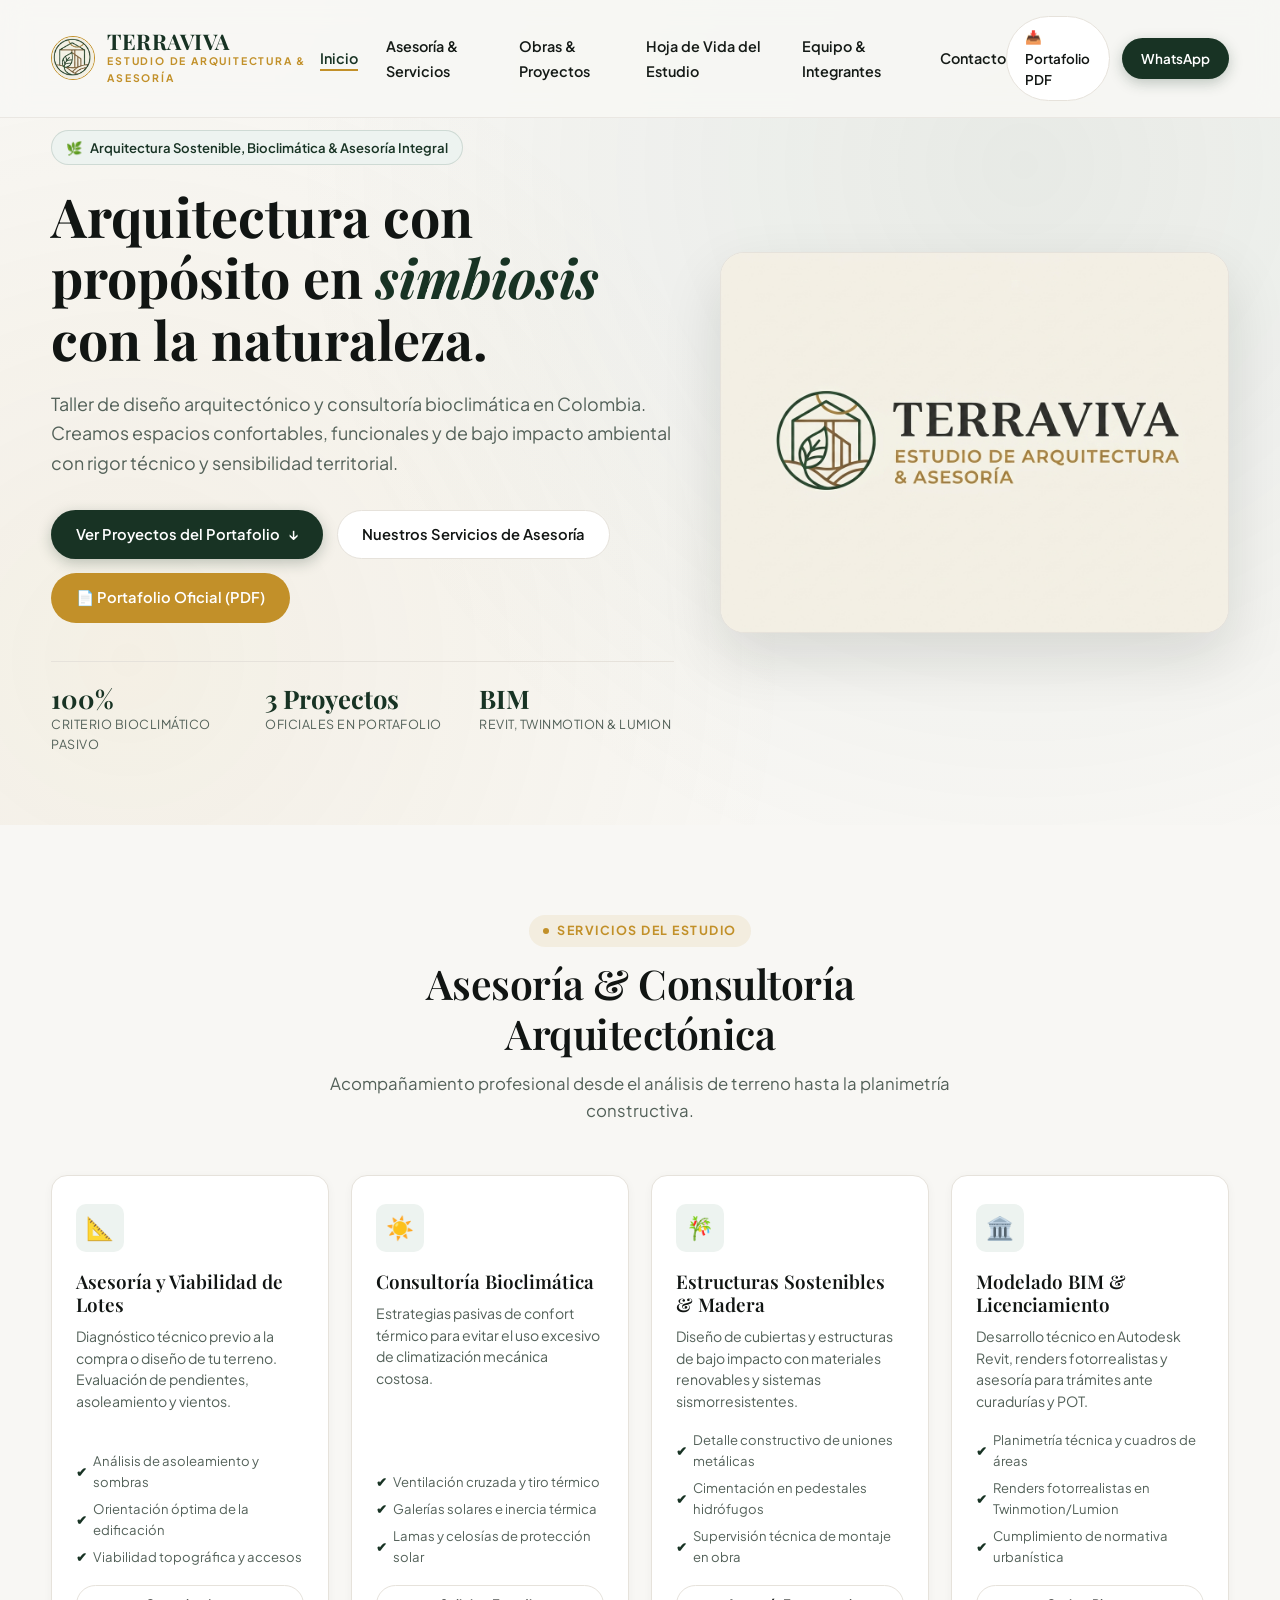
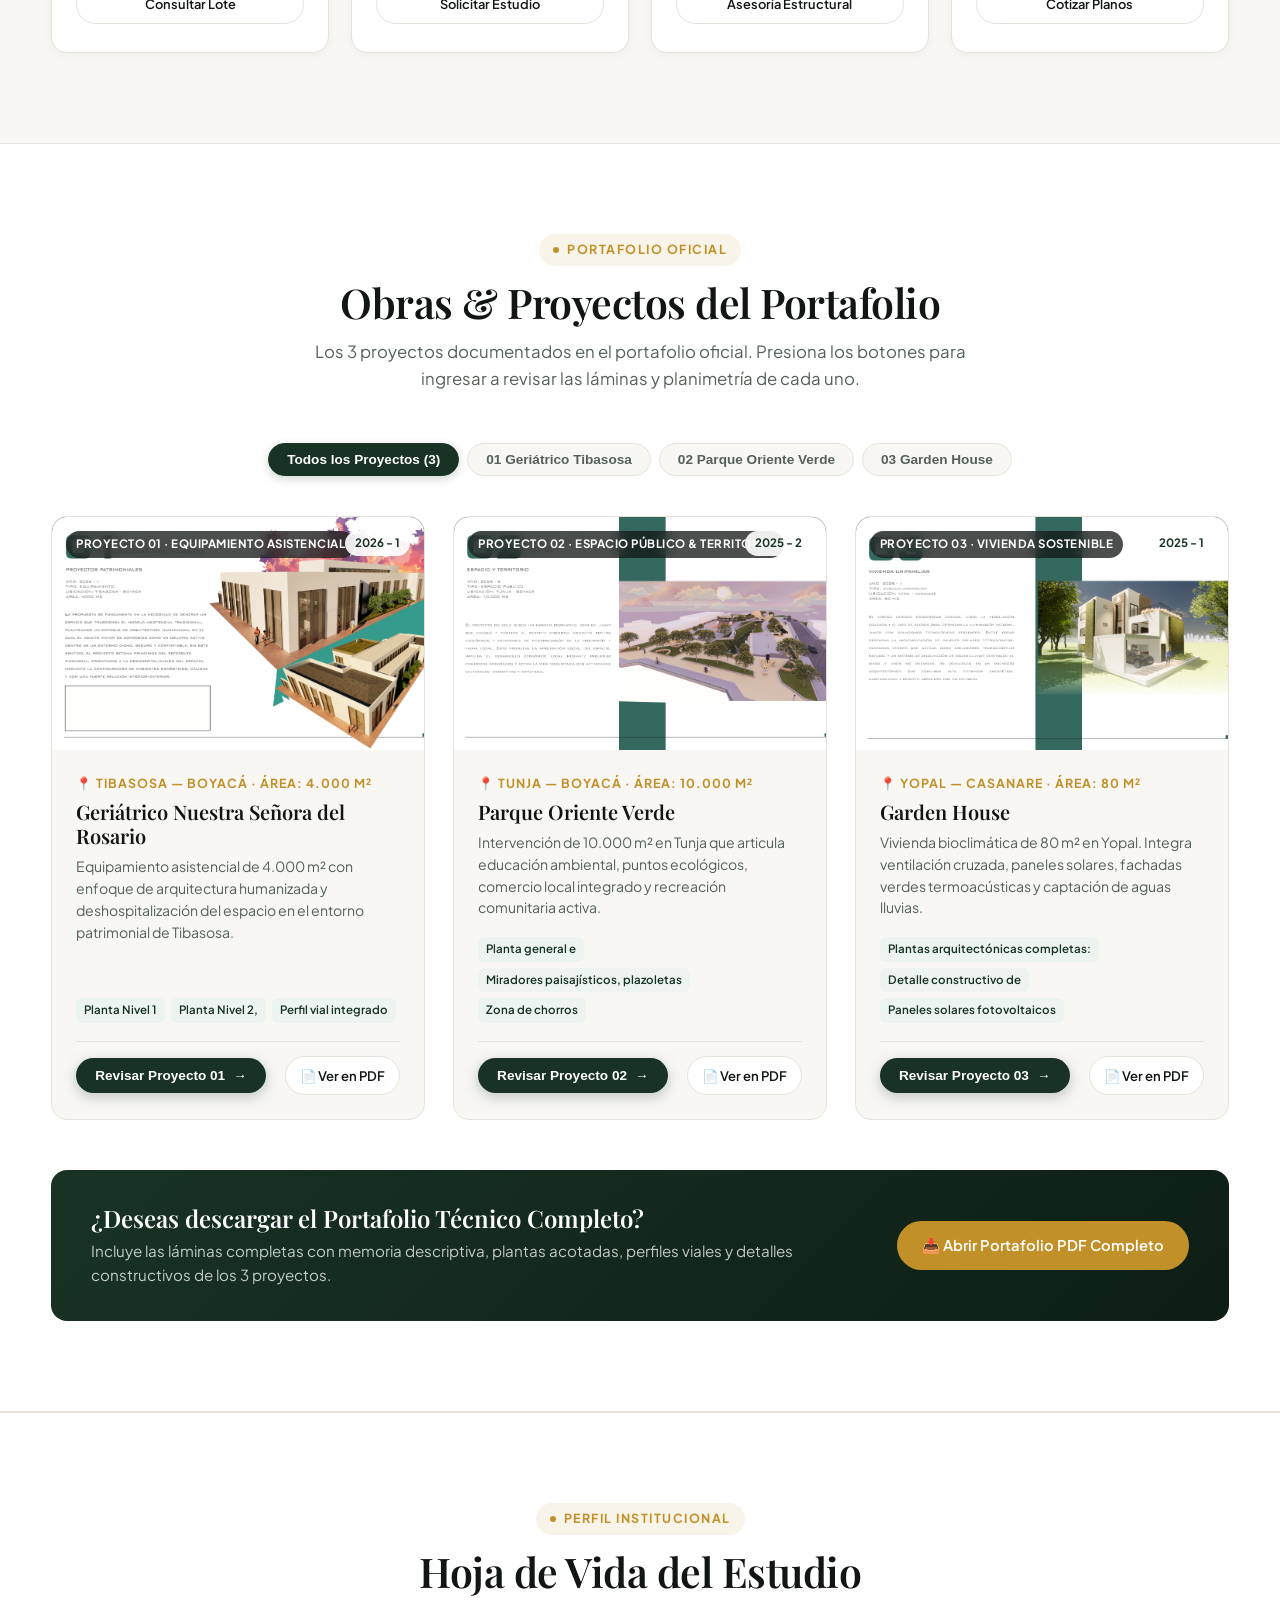
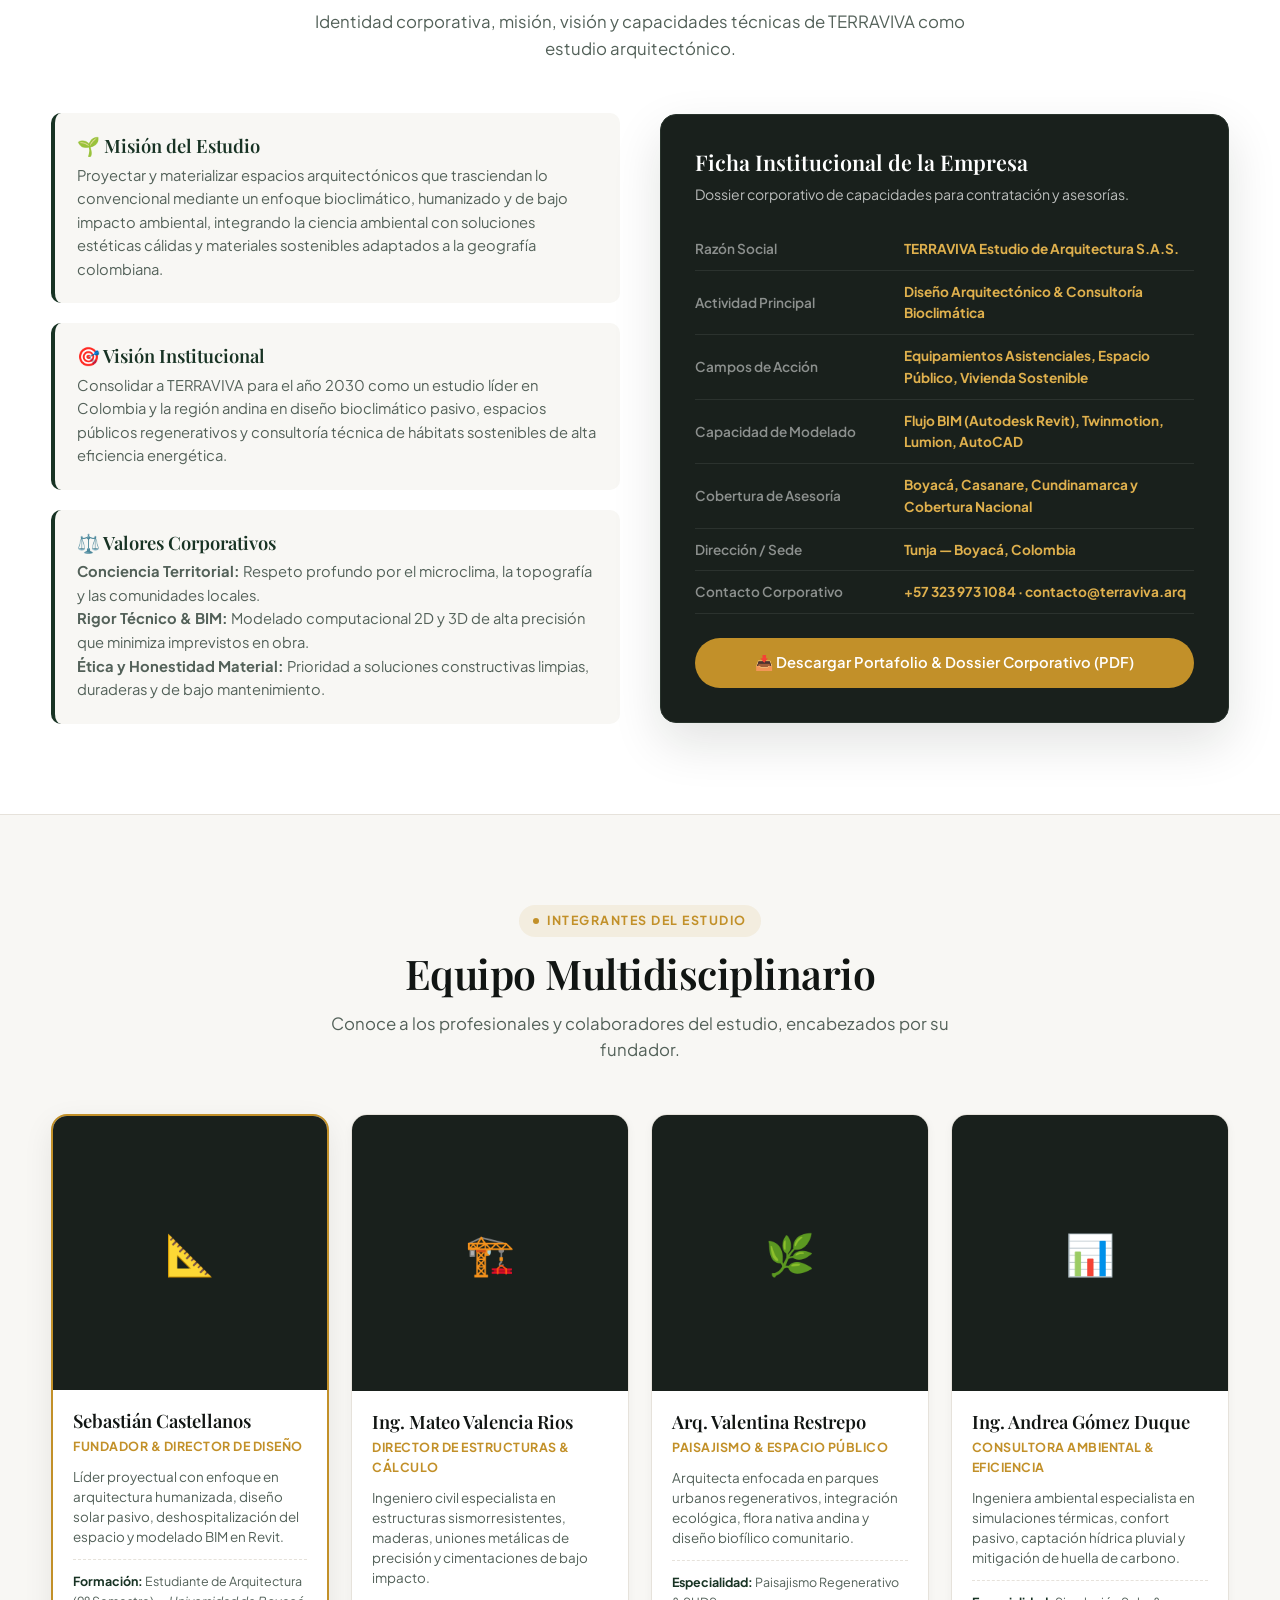
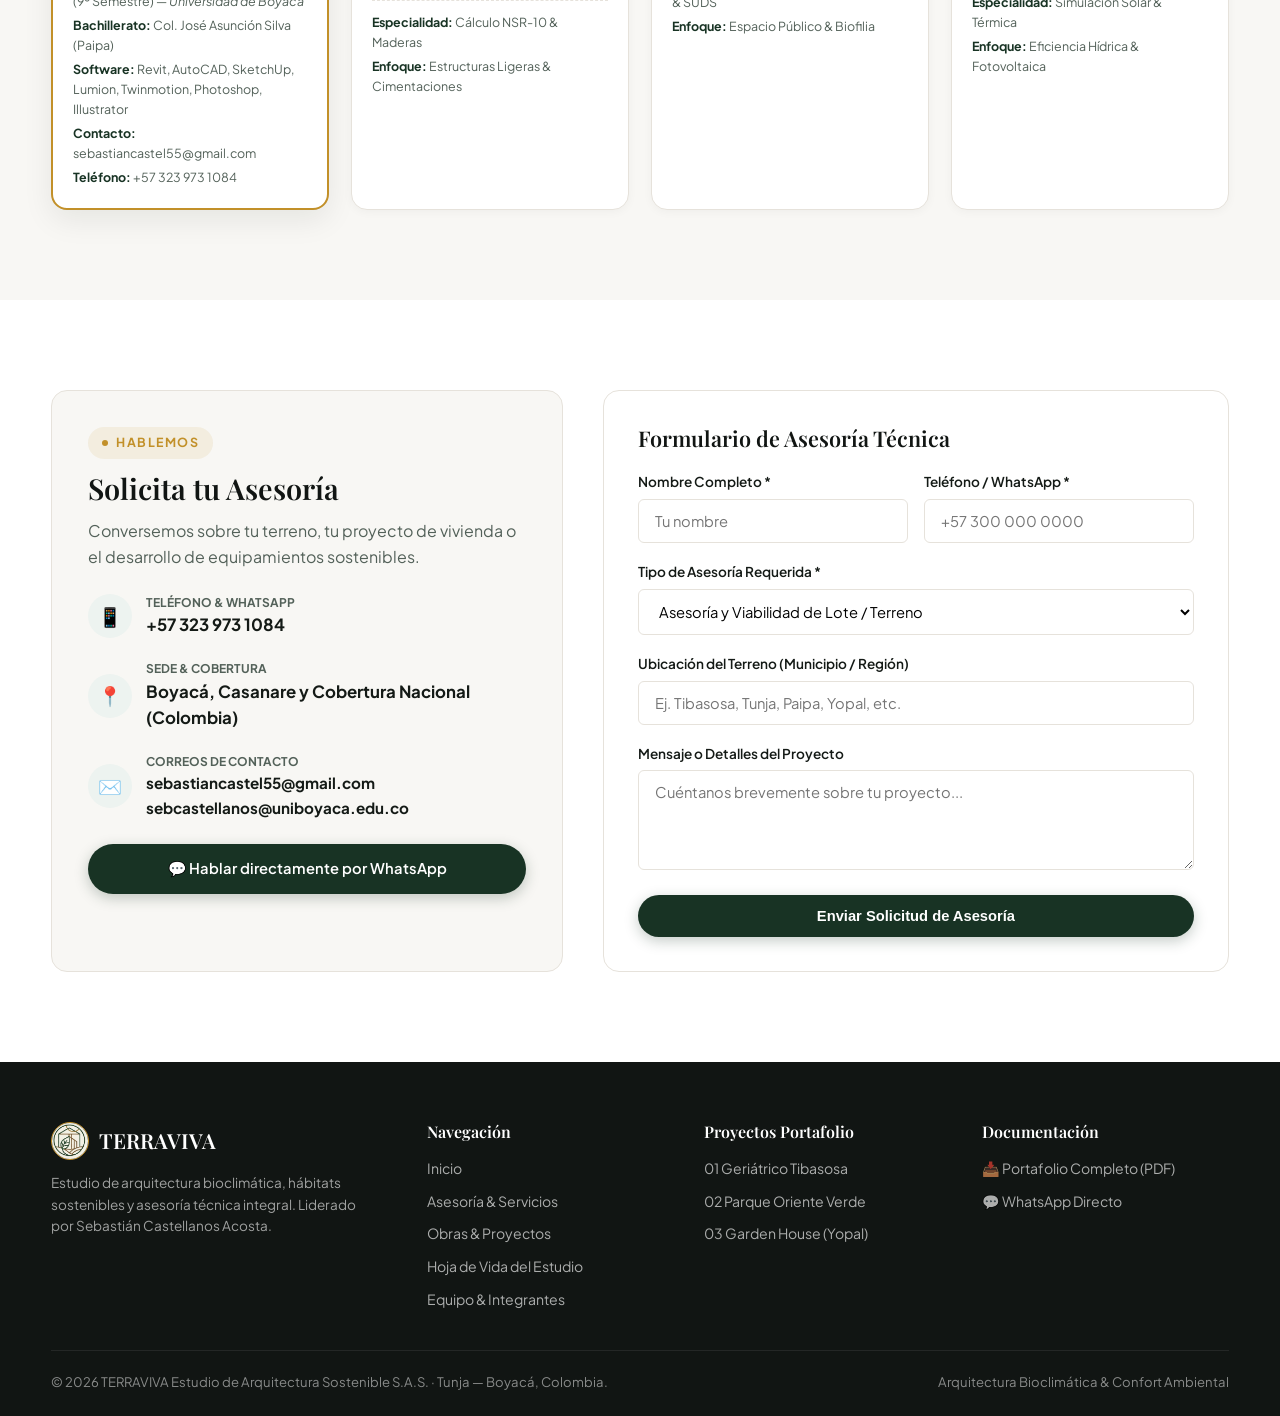
==== index.html @ d8c45a96 "Add files via upload" ====
<!DOCTYPE html>
<html lang="es">
<head>
  <meta charset="UTF-8">
  <meta name="viewport" content="width=device-width, initial-scale=1.0">
  <title>TERRAVIVA | Estudio de Arquitectura Sostenible & Asesoría Técnica · Arq. Sebastián Castellanos</title>
  <meta name="description" content="Estudio de arquitectura especializado en diseño bioclimático, estructuras sostenibles y asesoría arquitectónica en Colombia. Liderado por Sebastián Castellanos Acosta.">
  
  <!-- Google Fonts: Playfair Display + Plus Jakarta Sans -->
  <link rel="preconnect" href="https://fonts.googleapis.com">
  <link rel="preconnect" href="https://fonts.gstatic.com" crossorigin>
  <link href="https://fonts.googleapis.com/css2?family=Playfair+Display:ital,wght@0,500;0,600;0,700;1,400;1,600&family=Plus+Jakarta+Sans:wght@300;400;500;600;700;800&display=swap" rel="stylesheet">
  
  <link rel="stylesheet" href="styles.css">
</head>
<body>

  <!-- =========================================================================
       NAVIGATION BAR
       ========================================================================= -->
  <header class="site-header">
    <div class="container nav-container">
      <a href="#inicio" class="brand-wrap" aria-label="TERRAVIVA Inicio">
        <!-- Official Logo Emblem from Downloads -->
        <img src="assets/images/logo_emblem.png" alt="TERRAVIVA Logo" class="brand-img">

        <div>
          <div class="brand-title">TERRAVIVA</div>
          <div class="brand-sub">Estudio de Arquitectura & Asesoría</div>
        </div>
      </a>

      <!-- Navigation Links -->
      <nav>
        <ul class="nav-links">
          <li><a href="#inicio" class="nav-link active">Inicio</a></li>
          <li><a href="#asesoria" class="nav-link">Asesoría & Servicios</a></li>
          <li><a href="#portafolio" class="nav-link">Obras & Proyectos</a></li>
          <li><a href="#dossier" class="nav-link">Hoja de Vida del Estudio</a></li>
          <li><a href="#equipo" class="nav-link">Equipo & Integrantes</a></li>
          <li><a href="#contacto" class="nav-link">Contacto</a></li>
        </ul>
      </nav>

      <!-- Quick Action Buttons -->
      <div style="display: flex; align-items: center; gap: 12px;">
        <a href="assets/docs/portafolio_completo_sebastian_castellanos.pdf" target="_blank" class="btn btn-secondary" style="padding: 9px 18px; font-size: 0.84rem;">
          📥 Portafolio PDF
        </a>
        <a href="https://wa.me/573239731084" target="_blank" class="btn btn-primary" style="padding: 9px 18px; font-size: 0.84rem;">
          WhatsApp
        </a>
        <button class="mobile-toggle" aria-label="Menú">☰</button>
      </div>
    </div>
  </header>

  <!-- =========================================================================
       HERO SECTION (CON LOGOTIPO Y NOMBRE DEL ESTUDIO EN LA DERECHA)
       ========================================================================= -->
  <section id="inicio" class="hero-section">
    <div class="container hero-grid">
      <div>
        <div class="hero-tag">
          <span>🌿</span> Arquitectura Sostenible, Bioclimática & Asesoría Integral
        </div>

        <h1 class="hero-title">
          Arquitectura con propósito en <span>simbiosis</span> con la naturaleza.
        </h1>

        <p class="hero-lead">
          Taller de diseño arquitectónico y consultoría bioclimática en Colombia. Creamos espacios confortables, funcionales y de bajo impacto ambiental con rigor técnico y sensibilidad territorial.
        </p>

        <div class="hero-actions">
          <a href="#portafolio" class="btn btn-primary">
            Ver Proyectos del Portafolio <span>↓</span>
          </a>
          <a href="#asesoria" class="btn btn-secondary">
            Nuestros Servicios de Asesoría
          </a>
          <a href="assets/docs/portafolio_completo_sebastian_castellanos.pdf" target="_blank" class="btn btn-accent">
            📄 Portafolio Oficial (PDF)
          </a>
        </div>

        <div class="hero-kpis">
          <div>
            <div class="kpi-num">100%</div>
            <div class="kpi-label">Criterio Bioclimático Pasivo</div>
          </div>
          <div>
            <div class="kpi-num">3 Proyectos</div>
            <div class="kpi-label">Oficiales en Portafolio</div>
          </div>
          <div>
            <div class="kpi-num">BIM</div>
            <div class="kpi-label">Revit, Twinmotion & Lumion</div>
          </div>
        </div>
      </div>

      <!-- Hero Visual Brand Display (Logo Oficial Descargado) -->
      <div class="hero-brand-card">
        <img src="assets/images/logo_terraviva.jpg" alt="TERRAVIVA Estudio de Arquitectura & Asesoría" class="hero-brand-img">
      </div>
    </div>
  </section>

  <!-- =========================================================================
       ASESORÍA ARQUITECTÓNICA & SERVICIOS
       ========================================================================= -->
  <section id="asesoria" class="services-section">
    <div class="container">
      <div class="section-head">
        <span class="badge-tag">Servicios del Estudio</span>
        <h2>Asesoría & Consultoría Arquitectónica</h2>
        <p>Acompañamiento profesional desde el análisis de terreno hasta la planimetría constructiva.</p>
      </div>

      <div class="services-grid">
        <div class="service-card">
          <div class="service-icon">📐</div>
          <h3>Asesoría y Viabilidad de Lotes</h3>
          <p>Diagnóstico técnico previo a la compra o diseño de tu terreno. Evaluación de pendientes, asoleamiento y vientos.</p>
          <ul class="service-bullets">
            <li>Análisis de asoleamiento y sombras</li>
            <li>Orientación óptima de la edificación</li>
            <li>Viabilidad topográfica y accesos</li>
          </ul>
          <a href="#contacto" class="btn btn-secondary" style="font-size: 0.8rem; padding: 8px 14px; width: 100%;">
            Consultar Lote
          </a>
        </div>

        <div class="service-card">
          <div class="service-icon">☀️</div>
          <h3>Consultoría Bioclimática</h3>
          <p>Estrategias pasivas de confort térmico para evitar el uso excesivo de climatización mecánica costosa.</p>
          <ul class="service-bullets">
            <li>Ventilación cruzada y tiro térmico</li>
            <li>Galerías solares e inercia térmica</li>
            <li>Lamas y celosías de protección solar</li>
          </ul>
          <a href="#contacto" class="btn btn-secondary" style="font-size: 0.8rem; padding: 8px 14px; width: 100%;">
            Solicitar Estudio
          </a>
        </div>

        <div class="service-card">
          <div class="service-icon">🎋</div>
          <h3>Estructuras Sostenibles & Madera</h3>
          <p>Diseño de cubiertas y estructuras de bajo impacto con materiales renovables y sistemas sismorresistentes.</p>
          <ul class="service-bullets">
            <li>Detalle constructivo de uniones metálicas</li>
            <li>Cimentación en pedestales hidrófugos</li>
            <li>Supervisión técnica de montaje en obra</li>
          </ul>
          <a href="#contacto" class="btn btn-secondary" style="font-size: 0.8rem; padding: 8px 14px; width: 100%;">
            Asesoría Estructural
          </a>
        </div>

        <div class="service-card">
          <div class="service-icon">🏛️</div>
          <h3>Modelado BIM & Licenciamiento</h3>
          <p>Desarrollo técnico en Autodesk Revit, renders fotorrealistas y asesoría para trámites ante curadurías y POT.</p>
          <ul class="service-bullets">
            <li>Planimetría técnica y cuadros de áreas</li>
            <li>Renders fotorrealistas en Twinmotion/Lumion</li>
            <li>Cumplimiento de normativa urbanística</li>
          </ul>
          <a href="#contacto" class="btn btn-secondary" style="font-size: 0.8rem; padding: 8px 14px; width: 100%;">
            Cotizar Planos
          </a>
        </div>
      </div>
    </div>
  </section>

  <!-- =========================================================================
       OBRAS Y PROYECTOS (SOLO LOS 3 PROYECTOS OFICIALES)
       ========================================================================= -->
  <section id="portafolio" class="portfolio-section">
    <div class="container">
      <div class="section-head">
        <span class="badge-tag">Portafolio Oficial</span>
        <h2>Obras & Proyectos del Portafolio</h2>
        <p>Los 3 proyectos documentados en el portafolio oficial. Presiona los botones para ingresar a revisar las láminas y planimetría de cada uno.</p>
      </div>

      <!-- Filter Chips -->
      <div class="portfolio-filter-row">
        <button class="filter-chip active" data-filter="all">Todos los Proyectos (3)</button>
        <button class="filter-chip" data-filter="equipamientos">01 Geriátrico Tibasosa</button>
        <button class="filter-chip" data-filter="espacio-publico">02 Parque Oriente Verde</button>
        <button class="filter-chip" data-filter="vivienda">03 Garden House</button>
      </div>

      <!-- Dynamic Portfolio Grid (Rendered by app.js: Only 3 projects) -->
      <div id="portfolio-grid" class="portfolio-grid"></div>

      <!-- Download Banner for PORTAFOLIO@.pdf -->
      <div class="portfolio-download-box">
        <div>
          <h3>¿Deseas descargar el Portafolio Técnico Completo?</h3>
          <p>
            Incluye las láminas completas con memoria descriptiva, plantas acotadas, perfiles viales y detalles constructivos de los 3 proyectos.
          </p>
        </div>
        <div style="display: flex; gap: 12px; flex-shrink: 0; flex-wrap: wrap;">
          <a href="assets/docs/portafolio_completo_sebastian_castellanos.pdf" target="_blank" class="btn btn-accent">
            📥 Abrir Portafolio PDF Completo
          </a>
        </div>
      </div>
    </div>
  </section>

  <!-- =========================================================================
       HOJA DE VIDA CORPORATIVA (EXCLUSIVAMENTE DEL ESTUDIO TERRAVIVA)
       ========================================================================= -->
  <section id="dossier" class="dossier-section">
    <div class="container">
      <div class="section-head">
        <span class="badge-tag">Perfil Institucional</span>
        <h2>Hoja de Vida del Estudio</h2>
        <p>Identidad corporativa, misión, visión y capacidades técnicas de TERRAVIVA como estudio arquitectónico.</p>
      </div>

      <div class="dossier-grid">
        <!-- Left: Misión, Visión, Valores del Estudio -->
        <div class="dossier-left">
          <div class="dossier-block">
            <h3>🌱 Misión del Estudio</h3>
            <p>
              Proyectar y materializar espacios arquitectónicos que trasciendan lo convencional mediante un enfoque bioclimático, humanizado y de bajo impacto ambiental, integrando la ciencia ambiental con soluciones estéticas cálidas y materiales sostenibles adaptados a la geografía colombiana.
            </p>
          </div>

          <div class="dossier-block">
            <h3>🎯 Visión Institucional</h3>
            <p>
              Consolidar a TERRAVIVA para el año 2030 como un estudio líder en Colombia y la región andina en diseño bioclimático pasivo, espacios públicos regenerativos y consultoría técnica de hábitats sostenibles de alta eficiencia energética.
            </p>
          </div>

          <div class="dossier-block">
            <h3>⚖️ Valores Corporativos</h3>
            <p>
              <strong>Conciencia Territorial:</strong> Respeto profundo por el microclima, la topografía y las comunidades locales. <br>
              <strong>Rigor Técnico & BIM:</strong> Modelado computacional 2D y 3D de alta precisión que minimiza imprevistos en obra. <br>
              <strong>Ética y Honestidad Material:</strong> Prioridad a soluciones constructivas limpias, duraderas y de bajo mantenimiento.
            </p>
          </div>
        </div>

        <!-- Right: Ficha Institucional de TERRAVIVA -->
        <div class="dossier-spec-card">
          <h3>Ficha Institucional de la Empresa</h3>
          <p>Dossier corporativo de capacidades para contratación y asesorías.</p>

          <table class="dossier-table">
            <tbody>
              <tr>
                <td class="label">Razón Social</td>
                <td class="value">TERRAVIVA Estudio de Arquitectura S.A.S.</td>
              </tr>
              <tr>
                <td class="label">Actividad Principal</td>
                <td class="value">Diseño Arquitectónico & Consultoría Bioclimática</td>
              </tr>
              <tr>
                <td class="label">Campos de Acción</td>
                <td class="value">Equipamientos Asistenciales, Espacio Público, Vivienda Sostenible</td>
              </tr>
              <tr>
                <td class="label">Capacidad de Modelado</td>
                <td class="value">Flujo BIM (Autodesk Revit), Twinmotion, Lumion, AutoCAD</td>
              </tr>
              <tr>
                <td class="label">Cobertura de Asesoría</td>
                <td class="value">Boyacá, Casanare, Cundinamarca y Cobertura Nacional</td>
              </tr>
              <tr>
                <td class="label">Dirección / Sede</td>
                <td class="value">Tunja — Boyacá, Colombia</td>
              </tr>
              <tr>
                <td class="label">Contacto Corporativo</td>
                <td class="value">+57 323 973 1084 · contacto@terraviva.arq</td>
              </tr>
            </tbody>
          </table>

          <a href="assets/docs/portafolio_completo_sebastian_castellanos.pdf" target="_blank" class="btn btn-accent" style="width: 100%; text-align: center;">
            📥 Descargar Portafolio & Dossier Corporativo (PDF)
          </a>
        </div>
      </div>
    </div>
  </section>

  <!-- =========================================================================
       EQUIPO MULTIDISCIPLINARIO & CV DE LOS INTEGRANTES
       ========================================================================= -->
  <section id="equipo" class="team-section">
    <div class="container">
      <div class="section-head">
        <span class="badge-tag">Integrantes del Estudio</span>
        <h2>Equipo Multidisciplinario</h2>
        <p>Conoce a los profesionales y colaboradores del estudio, encabezados por su fundador.</p>
      </div>

      <div class="team-grid">
        <!-- Integrante 1: Sebastián Castellanos Acosta (CV PERSONAL CON ICONO) -->
        <div class="team-card featured">
          <div class="team-avatar">
            <div class="team-avatar-icon">📐</div>
          </div>
          <div class="team-body">
            <h3 class="team-name">Sebastián Castellanos</h3>
            <div class="team-role">Fundador & Director de Diseño</div>
            <p class="team-desc">
              Líder proyectual con enfoque en arquitectura humanizada, diseño solar pasivo, deshospitalización del espacio y modelado BIM en Revit.
            </p>
            
            <!-- Hoja de Vida Personal de Sebastián -->
            <div class="team-cv-box">
              <div><strong>Formación:</strong> Estudiante de Arquitectura (9º Semestre) — <em>Universidad de Boyacá</em></div>
              <div><strong>Bachillerato:</strong> Col. José Asunción Silva (Paipa)</div>
              <div><strong>Software:</strong> Revit, AutoCAD, SketchUp, Lumion, Twinmotion, Photoshop, Illustrator</div>
              <div><strong>Contacto:</strong> sebastiancastel55@gmail.com</div>
              <div><strong>Teléfono:</strong> +57 323 973 1084</div>
            </div>
          </div>
        </div>

        <!-- Integrante 2: Ingeniero Estructural -->
        <div class="team-card">
          <div class="team-avatar">
            <div class="team-avatar-icon">🏗️</div>
          </div>
          <div class="team-body">
            <h3 class="team-name">Ing. Mateo Valencia Rios</h3>
            <div class="team-role">Director de Estructuras & Cálculo</div>
            <p class="team-desc">
              Ingeniero civil especialista en estructuras sismorresistentes, maderas, uniones metálicas de precisión y cimentaciones de bajo impacto.
            </p>
            <div class="team-cv-box">
              <div><strong>Especialidad:</strong> Cálculo NSR-10 & Maderas</div>
              <div><strong>Enfoque:</strong> Estructuras Ligeras & Cimentaciones</div>
            </div>
          </div>
        </div>

        <!-- Integrante 3: Arquitecta Paisajista -->
        <div class="team-card">
          <div class="team-avatar">
            <div class="team-avatar-icon">🌿</div>
          </div>
          <div class="team-body">
            <h3 class="team-name">Arq. Valentina Restrepo</h3>
            <div class="team-role">Paisajismo & Espacio Público</div>
            <p class="team-desc">
              Arquitecta enfocada en parques urbanos regenerativos, integración ecológica, flora nativa andina y diseño biofílico comunitario.
            </p>
            <div class="team-cv-box">
              <div><strong>Especialidad:</strong> Paisajismo Regenerativo & SUDS</div>
              <div><strong>Enfoque:</strong> Espacio Público & Biofilia</div>
            </div>
          </div>
        </div>

        <!-- Integrante 4: Ingeniera Ambiental -->
        <div class="team-card">
          <div class="team-avatar">
            <div class="team-avatar-icon">📊</div>
          </div>
          <div class="team-body">
            <h3 class="team-name">Ing. Andrea Gómez Duque</h3>
            <div class="team-role">Consultora Ambiental & Eficiencia</div>
            <p class="team-desc">
              Ingeniera ambiental especialista en simulaciones térmicas, confort pasivo, captación hídrica pluvial y mitigación de huella de carbono.
            </p>
            <div class="team-cv-box">
              <div><strong>Especialidad:</strong> Simulación Solar & Térmica</div>
              <div><strong>Enfoque:</strong> Eficiencia Hídrica & Fotovoltaica</div>
            </div>
          </div>
        </div>
      </div>
    </div>
  </section>

  <!-- =========================================================================
       CONTACT SECTION
       ========================================================================= -->
  <section id="contacto" class="contact-section">
    <div class="container contact-grid">
      <div class="contact-card">
        <span class="badge-tag">Hablemos</span>
        <h2 style="font-size: 1.8rem; margin-bottom: 12px;">Solicita tu Asesoría</h2>
        <p style="margin-bottom: 24px;">
          Conversemos sobre tu terreno, tu proyecto de vivienda o el desarrollo de equipamientos sostenibles.
        </p>

        <div class="contact-method">
          <div class="contact-icon">📱</div>
          <div>
            <div style="font-size: 0.75rem; text-transform: uppercase; color: var(--color-text-muted); font-weight: 700;">Teléfono & WhatsApp</div>
            <div style="font-weight: 700; font-size: 1.05rem;">
              <a href="https://wa.me/573239731084" target="_blank">+57 323 973 1084</a>
            </div>
          </div>
        </div>

        <div class="contact-method">
          <div class="contact-icon">📍</div>
          <div>
            <div style="font-size: 0.75rem; text-transform: uppercase; color: var(--color-text-muted); font-weight: 700;">Sede & Cobertura</div>
            <div style="font-weight: 700; font-size: 1.05rem;">Boyacá, Casanare y Cobertura Nacional (Colombia)</div>
          </div>
        </div>

        <div class="contact-method">
          <div class="contact-icon">✉️</div>
          <div>
            <div style="font-size: 0.75rem; text-transform: uppercase; color: var(--color-text-muted); font-weight: 700;">Correos de Contacto</div>
            <div style="font-weight: 700; font-size: 0.95rem;">
              sebastiancastel55@gmail.com<br>sebcastellanos@uniboyaca.edu.co
            </div>
          </div>
        </div>

        <div style="margin-top: 24px;">
          <a href="https://wa.me/573239731084" target="_blank" class="btn btn-primary" style="width: 100%;">
            💬 Hablar directamente por WhatsApp
          </a>
        </div>
      </div>

      <!-- Form -->
      <div style="background: #ffffff; padding: 34px; border: 1px solid var(--color-border); border-radius: var(--radius-md);">
        <h3 style="font-size: 1.35rem; margin-bottom: 20px;">Formulario de Asesoría Técnica</h3>

        <div id="form-alert" style="display: none; background: #edf7ed; border: 1px solid #4caf50; color: #2e7d32; padding: 14px; border-radius: 6px; margin-bottom: 16px;"></div>

        <form id="contact-form">
          <div style="display: grid; grid-template-columns: 1fr 1fr; gap: 16px;">
            <div class="form-group">
              <label class="form-label" for="form-name">Nombre Completo *</label>
              <input type="text" id="form-name" class="form-input" placeholder="Tu nombre" required>
            </div>
            <div class="form-group">
              <label class="form-label" for="form-phone">Teléfono / WhatsApp *</label>
              <input type="tel" id="form-phone" class="form-input" placeholder="+57 300 000 0000" required>
            </div>
          </div>

          <div class="form-group">
            <label class="form-label" for="form-service">Tipo de Asesoría Requerida *</label>
            <select id="form-service" class="form-input" required>
              <option value="viabilidad">Asesoría y Viabilidad de Lote / Terreno</option>
              <option value="diseno">Diseño Arquitectónico Sostenible</option>
              <option value="equipamiento">Diseño de Equipamiento / Espacio Público</option>
              <option value="consultoria">Consultoría en Eficiencia Térmica & BIM</option>
            </select>
          </div>

          <div class="form-group">
            <label class="form-label" for="form-loc">Ubicación del Terreno (Municipio / Región)</label>
            <input type="text" id="form-loc" class="form-input" placeholder="Ej. Tibasosa, Tunja, Paipa, Yopal, etc.">
          </div>

          <div class="form-group">
            <label class="form-label" for="form-msg">Mensaje o Detalles del Proyecto</label>
            <textarea id="form-msg" class="form-input" placeholder="Cuéntanos brevemente sobre tu proyecto..." required></textarea>
          </div>

          <button type="submit" class="btn btn-primary" style="width: 100%;">
            Enviar Solicitud de Asesoría
          </button>
        </form>
      </div>
    </div>
  </section>

  <!-- =========================================================================
       PROJECT MODAL LIGHTBOX (VISOR DE LÁMINAS DEL PORTAFOLIO)
       ========================================================================= -->
  <div id="project-modal" class="modal-overlay" role="dialog" aria-modal="true">
    <div class="modal-box">
      <button id="modal-close-btn" class="modal-close" aria-label="Cerrar">✕</button>

      <div class="modal-media">
        <img id="modal-main-img" src="" alt="Lámina de Proyecto">
      </div>
      <div id="modal-thumbs" class="modal-thumbs-row"></div>

      <div class="modal-content">
        <span id="modal-badge" class="badge-tag" style="margin-bottom: 6px;">Categoría</span>
        <h2 id="modal-title" style="font-size: 1.7rem; margin-bottom: 4px;">Título del Proyecto</h2>
        <div id="modal-loc" style="font-size: 0.82rem; color: var(--color-accent); font-weight: 700; margin-bottom: 16px;">Ubicación</div>

        <p id="modal-desc" style="font-size: 0.96rem; line-height: 1.65; margin-bottom: 20px;">Descripción</p>

        <div id="modal-meta-grid" class="modal-meta-grid"></div>

        <div style="margin: 20px 0;">
          <h4 style="font-size: 1rem; margin-bottom: 10px;">Criterios Técnicos y Planimetría Incluida:</h4>
          <ul id="modal-features" style="list-style: none; display: flex; flex-direction: column; gap: 8px; font-size: 0.88rem; color: var(--color-text-muted);"></ul>
        </div>

        <div style="display: flex; gap: 12px; margin-top: 24px; flex-wrap: wrap;">
          <a id="modal-doc-btn" href="#" target="_blank" class="btn btn-primary">
            📥 Abrir Portafolio PDF Original
          </a>
          <a href="#contacto" onclick="document.getElementById('project-modal').classList.remove('active'); document.body.style.overflow='';" class="btn btn-secondary">
            Consultar Asesoría para este Proyecto
          </a>
        </div>
      </div>
    </div>
  </div>

  <!-- =========================================================================
       FOOTER
       ========================================================================= -->
  <footer class="site-footer">
    <div class="container">
      <div class="footer-top">
        <div>
          <div style="display: flex; align-items: center; gap: 10px; margin-bottom: 12px;">
            <img src="assets/images/logo_emblem.png" alt="TERRAVIVA" style="width: 38px; height: 38px; border-radius: 50%; border: 1px solid var(--color-accent);">
            <h3 style="color: #ffffff; font-family: var(--font-serif); font-size: 1.3rem; margin: 0;">TERRAVIVA</h3>
          </div>
          <p style="color: rgba(255, 255, 255, 0.6); font-size: 0.85rem; line-height: 1.6; max-width: 320px;">
            Estudio de arquitectura bioclimática, hábitats sostenibles y asesoría técnica integral. Liderado por Sebastián Castellanos Acosta.
          </p>
        </div>

        <div>
          <h4>Navegación</h4>
          <ul>
            <li><a href="#inicio">Inicio</a></li>
            <li><a href="#asesoria">Asesoría & Servicios</a></li>
            <li><a href="#portafolio">Obras & Proyectos</a></li>
            <li><a href="#dossier">Hoja de Vida del Estudio</a></li>
            <li><a href="#equipo">Equipo & Integrantes</a></li>
          </ul>
        </div>

        <div>
          <h4>Proyectos Portafolio</h4>
          <ul>
            <li><a href="#portafolio">01 Geriátrico Tibasosa</a></li>
            <li><a href="#portafolio">02 Parque Oriente Verde</a></li>
            <li><a href="#portafolio">03 Garden House (Yopal)</a></li>
          </ul>
        </div>

        <div>
          <h4>Documentación</h4>
          <ul>
            <li><a href="assets/docs/portafolio_completo_sebastian_castellanos.pdf" target="_blank">📥 Portafolio Completo (PDF)</a></li>
            <li><a href="https://wa.me/573239731084" target="_blank">💬 WhatsApp Directo</a></li>
          </ul>
        </div>
      </div>

      <div class="footer-bottom">
        <div>
          © 2026 TERRAVIVA Estudio de Arquitectura Sostenible S.A.S. · Tunja — Boyacá, Colombia.
        </div>
        <div>
          Arquitectura Bioclimática & Confort Ambiental
        </div>
      </div>
    </div>
  </footer>

  <script src="app.js"></script>
</body>
</html>
---- styles.css ----
/* ==========================================================================
   TERRAVIVA - ARQUITECTURA SOSTENIBLE & ASESORÍA TÉCNICA
   Estudio de Arquitectura | Arq. Sebastián Castellanos
   Design System & Stylesheet (V4)
   ========================================================================== */

:root {
  /* Color Palette */
  --color-primary: #183324;         /* Deep Forest Pine */
  --color-primary-light: #244b36;   /* Rich Sage Green */
  --color-accent: #c29029;          /* Architectural Brass / Warm Ochre */
  --color-accent-light: #dfb04d;    /* Polished Gold */
  --color-sage: #507567;            /* Muted Eucalyptus */
  --color-sage-soft: #edf3f0;       /* Bio Mist */
  
  --color-dark: #111513;            /* Studio Charcoal */
  --color-dark-surface: #19201c;    /* Deep Card */
  --color-dark-border: #28332c;     
  
  --color-light-bg: #f8f7f4;        /* Architectural Limestone */
  --color-card-bg: #ffffff;
  --color-border: #e6e2db;
  
  --color-text-main: #141a16;
  --color-text-muted: #536159;
  
  /* Fonts */
  --font-serif: 'Playfair Display', Georgia, serif;
  --font-sans: 'Plus Jakarta Sans', -apple-system, BlinkMacSystemFont, sans-serif;
  
  /* Layout */
  --radius-xs: 6px;
  --radius-sm: 10px;
  --radius-md: 16px;
  --radius-lg: 24px;
  --radius-pill: 9999px;
  
  --shadow-sm: 0 2px 10px rgba(17, 21, 19, 0.04);
  --shadow-md: 0 10px 30px rgba(17, 21, 19, 0.08);
  --shadow-lg: 0 20px 50px rgba(17, 21, 19, 0.12);
  
  --transition: all 0.28s cubic-bezier(0.2, 0.8, 0.2, 1);
}

/* Reset & Base */
*, *::before, *::after {
  box-sizing: border-box;
  margin: 0;
  padding: 0;
}

html {
  scroll-behavior: smooth;
  font-size: 16px;
}

body {
  font-family: var(--font-sans);
  background-color: var(--color-light-bg);
  color: var(--color-text-main);
  line-height: 1.6;
  overflow-x: hidden;
  -webkit-font-smoothing: antialiased;
}

h1, h2, h3, h4, .font-serif {
  font-family: var(--font-serif);
  font-weight: 600;
  color: var(--color-dark);
  line-height: 1.22;
}

p {
  color: var(--color-text-muted);
}

a {
  text-decoration: none;
  color: inherit;
  transition: var(--transition);
}

img {
  max-width: 100%;
  display: block;
}

.container {
  width: 92%;
  max-width: 1240px;
  margin: 0 auto;
}

/* Badges & Section Headings */
.badge-tag {
  display: inline-flex;
  align-items: center;
  gap: 8px;
  font-size: 0.78rem;
  font-weight: 700;
  text-transform: uppercase;
  letter-spacing: 1.5px;
  color: var(--color-accent);
  background: rgba(194, 144, 41, 0.1);
  padding: 6px 14px;
  border-radius: var(--radius-pill);
  margin-bottom: 12px;
}

.badge-tag::before {
  content: "";
  width: 6px;
  height: 6px;
  border-radius: 50%;
  background: var(--color-accent);
}

.section-head {
  text-align: center;
  max-width: 680px;
  margin: 0 auto 50px;
}

.section-head h2 {
  font-size: clamp(2rem, 3.2vw, 2.75rem);
  margin-bottom: 12px;
  letter-spacing: -0.5px;
}

.section-head p {
  font-size: 1.05rem;
}

/* Buttons */
.btn {
  display: inline-flex;
  align-items: center;
  justify-content: center;
  gap: 8px;
  font-size: 0.92rem;
  font-weight: 600;
  padding: 12px 24px;
  border-radius: var(--radius-pill);
  cursor: pointer;
  border: 1px solid transparent;
  transition: var(--transition);
}

.btn-primary {
  background: var(--color-primary);
  color: #ffffff;
  box-shadow: 0 4px 14px rgba(24, 51, 36, 0.25);
}

.btn-primary:hover {
  background: var(--color-primary-light);
  transform: translateY(-2px);
  box-shadow: 0 6px 20px rgba(24, 51, 36, 0.35);
}

.btn-secondary {
  background: #ffffff;
  color: var(--color-dark);
  border-color: var(--color-border);
}

.btn-secondary:hover {
  background: var(--color-sage-soft);
  border-color: var(--color-sage);
  color: var(--color-primary);
  transform: translateY(-2px);
}

.btn-accent {
  background: var(--color-accent);
  color: #ffffff;
}

.btn-accent:hover {
  background: var(--color-accent-light);
  transform: translateY(-2px);
  box-shadow: 0 4px 16px rgba(194, 144, 41, 0.35);
}

.btn-outline-white {
  background: transparent;
  color: #ffffff;
  border-color: rgba(255, 255, 255, 0.3);
}

.btn-outline-white:hover {
  background: rgba(255, 255, 255, 0.12);
  border-color: #ffffff;
}

/* ==========================================================================
   NAVIGATION BAR
   ========================================================================== */
.site-header {
  position: fixed;
  top: 0;
  left: 0;
  right: 0;
  z-index: 1000;
  padding: 16px 0;
  background: rgba(248, 247, 244, 0.88);
  backdrop-filter: blur(14px);
  border-bottom: 1px solid rgba(230, 226, 219, 0.7);
  transition: var(--transition);
}

.site-header.scrolled {
  padding: 10px 0;
  background: rgba(248, 247, 244, 0.98);
  box-shadow: var(--shadow-sm);
}

.nav-container {
  display: flex;
  align-items: center;
  justify-content: space-between;
}

.brand-img {
  width: 44px;
  height: 44px;
  border-radius: 50%;
  object-fit: cover;
  border: 1.5px solid var(--color-accent);
  background: #f9f6f0;
}

.brand-wrap {
  display: flex;
  align-items: center;
  gap: 12px;
}

.brand-title {
  font-family: var(--font-serif);
  font-size: 1.35rem;
  font-weight: 700;
  letter-spacing: 0.5px;
  color: var(--color-primary);
  line-height: 1.1;
}

.brand-sub {
  font-size: 0.65rem;
  letter-spacing: 1.8px;
  text-transform: uppercase;
  color: var(--color-accent);
  font-weight: 700;
}

.nav-links {
  display: flex;
  align-items: center;
  gap: 28px;
  list-style: none;
}

.nav-link {
  font-size: 0.9rem;
  font-weight: 600;
  color: var(--color-text-main);
  padding: 4px 0;
  position: relative;
}

.nav-link:hover, .nav-link.active {
  color: var(--color-primary);
}

.nav-link::after {
  content: "";
  position: absolute;
  bottom: 0;
  left: 0;
  width: 0;
  height: 2px;
  background: var(--color-accent);
  transition: var(--transition);
}

.nav-link:hover::after, .nav-link.active::after {
  width: 100%;
}

.mobile-toggle {
  display: none;
  background: none;
  border: none;
  font-size: 1.5rem;
  color: var(--color-dark);
  cursor: pointer;
}

/* ==========================================================================
   HERO SECTION (CON LOGO & NOMBRE DEL ESTUDIO EN LA DERECHA)
   ========================================================================== */
.hero-section {
  padding: 130px 0 70px;
  min-height: 88vh;
  display: flex;
  align-items: center;
  background: radial-gradient(circle at 80% 20%, rgba(80, 117, 103, 0.1) 0%, transparent 60%),
              radial-gradient(circle at 10% 80%, rgba(194, 144, 41, 0.08) 0%, transparent 50%),
              var(--color-light-bg);
}

.hero-grid {
  display: grid;
  grid-template-columns: 1.1fr 0.9fr;
  gap: 46px;
  align-items: center;
}

.hero-tag {
  display: inline-flex;
  align-items: center;
  gap: 8px;
  background: var(--color-sage-soft);
  color: var(--color-primary);
  font-weight: 600;
  font-size: 0.82rem;
  padding: 6px 14px;
  border-radius: var(--radius-pill);
  margin-bottom: 20px;
  border: 1px solid rgba(80, 117, 103, 0.2);
}

.hero-title {
  font-size: clamp(2.4rem, 4.2vw, 3.8rem);
  font-weight: 700;
  line-height: 1.14;
  margin-bottom: 20px;
}

.hero-title span {
  color: var(--color-primary);
  font-style: italic;
}

.hero-lead {
  font-size: 1.12rem;
  line-height: 1.65;
  margin-bottom: 32px;
  color: var(--color-text-muted);
}

.hero-actions {
  display: flex;
  flex-wrap: wrap;
  gap: 14px;
  margin-bottom: 38px;
}

.hero-kpis {
  display: grid;
  grid-template-columns: repeat(3, 1fr);
  gap: 20px;
  padding-top: 24px;
  border-top: 1px solid var(--color-border);
}

.kpi-num {
  font-family: var(--font-serif);
  font-size: 1.6rem;
  font-weight: 700;
  color: var(--color-primary);
  line-height: 1;
}

.kpi-label {
  font-size: 0.78rem;
  color: var(--color-text-muted);
  text-transform: uppercase;
  margin-top: 4px;
  letter-spacing: 0.5px;
}

/* HERO BRAND LOGO CARD */
.hero-brand-card {
  position: relative;
  border-radius: var(--radius-lg);
  background: #f9f6f0;
  border: 1px solid var(--color-border);
  box-shadow: 0 25px 60px rgba(17, 21, 19, 0.12);
  overflow: hidden;
  display: flex;
  align-items: center;
  justify-content: center;
  transition: transform 0.4s ease, box-shadow 0.4s ease;
}

.hero-brand-card:hover {
  transform: translateY(-4px);
  box-shadow: 0 30px 70px rgba(17, 21, 19, 0.18);
}

.hero-brand-img {
  width: 100%;
  height: auto;
  display: block;
  object-fit: contain;
}

/* ==========================================================================
   PORTFOLIO (3 PROYECTOS OFICIALES)
   ========================================================================== */
.portfolio-section {
  padding: 90px 0;
  background: #ffffff;
  border-top: 1px solid var(--color-border);
  border-bottom: 1px solid var(--color-border);
}

.portfolio-filter-row {
  display: flex;
  justify-content: center;
  flex-wrap: wrap;
  gap: 8px;
  margin-bottom: 40px;
}

.filter-chip {
  padding: 8px 18px;
  border-radius: var(--radius-pill);
  border: 1px solid var(--color-border);
  background: var(--color-light-bg);
  font-size: 0.85rem;
  font-weight: 600;
  color: var(--color-text-muted);
  cursor: pointer;
  transition: var(--transition);
}

.filter-chip:hover {
  border-color: var(--color-primary);
  color: var(--color-primary);
}

.filter-chip.active {
  background: var(--color-primary);
  color: #ffffff;
  border-color: var(--color-primary);
  box-shadow: 0 3px 10px rgba(24, 51, 36, 0.2);
}

.portfolio-grid {
  display: grid;
  grid-template-columns: repeat(3, 1fr);
  gap: 28px;
}

.card-project {
  background: var(--color-light-bg);
  border-radius: var(--radius-md);
  overflow: hidden;
  border: 1px solid var(--color-border);
  transition: var(--transition);
  display: flex;
  flex-direction: column;
}

.card-project:hover {
  transform: translateY(-5px);
  box-shadow: var(--shadow-md);
  border-color: rgba(80, 117, 103, 0.4);
}

.card-project-media {
  position: relative;
  aspect-ratio: 16/10;
  overflow: hidden;
  background: var(--color-dark);
}

.card-project-media img {
  width: 100%;
  height: 100%;
  object-fit: cover;
  transition: transform 0.5s ease;
}

.card-project:hover .card-project-media img {
  transform: scale(1.04);
}

.card-badge {
  position: absolute;
  top: 14px;
  left: 14px;
  background: rgba(17, 21, 19, 0.75);
  backdrop-filter: blur(8px);
  color: #ffffff;
  font-size: 0.72rem;
  font-weight: 700;
  text-transform: uppercase;
  letter-spacing: 0.5px;
  padding: 4px 10px;
  border-radius: var(--radius-pill);
}

.card-year {
  position: absolute;
  top: 14px;
  right: 14px;
  background: rgba(255, 255, 255, 0.9);
  color: var(--color-primary);
  font-size: 0.72rem;
  font-weight: 700;
  padding: 3px 10px;
  border-radius: var(--radius-pill);
}

.card-project-body {
  padding: 24px;
  display: flex;
  flex-direction: column;
  flex-grow: 1;
}

.card-loc {
  font-size: 0.78rem;
  color: var(--color-accent);
  font-weight: 700;
  letter-spacing: 1px;
  text-transform: uppercase;
  margin-bottom: 6px;
}

.card-title {
  font-size: 1.25rem;
  margin-bottom: 8px;
}

.card-desc {
  font-size: 0.88rem;
  margin-bottom: 18px;
  flex-grow: 1;
  line-height: 1.55;
}

.card-tags {
  display: flex;
  flex-wrap: wrap;
  gap: 6px;
  margin-bottom: 18px;
}

.tag-pill {
  font-size: 0.72rem;
  font-weight: 600;
  background: var(--color-sage-soft);
  color: var(--color-primary);
  padding: 3px 8px;
  border-radius: var(--radius-xs);
}

.card-footer {
  display: flex;
  align-items: center;
  justify-content: space-between;
  padding-top: 14px;
  border-top: 1px solid var(--color-border);
  gap: 8px;
}

/* Portfolio Download Banner */
.portfolio-download-box {
  margin-top: 50px;
  background: linear-gradient(135deg, var(--color-primary) 0%, #0d1e15 100%);
  border-radius: var(--radius-md);
  padding: 34px 40px;
  color: #ffffff;
  display: flex;
  align-items: center;
  justify-content: space-between;
  gap: 24px;
}

.portfolio-download-box h3 {
  color: #ffffff;
  font-size: 1.5rem;
  margin-bottom: 6px;
}

.portfolio-download-box p {
  color: rgba(255, 255, 255, 0.75);
  font-size: 0.95rem;
}

/* ==========================================================================
   ASESORÍA ARQUITECTÓNICA & SERVICIOS
   ========================================================================== */
.services-section {
  padding: 90px 0;
  background: var(--color-light-bg);
}

.services-grid {
  display: grid;
  grid-template-columns: repeat(4, 1fr);
  gap: 22px;
}

.service-card {
  background: #ffffff;
  border-radius: var(--radius-md);
  padding: 28px 24px;
  border: 1px solid var(--color-border);
  box-shadow: var(--shadow-sm);
  transition: var(--transition);
  display: flex;
  flex-direction: column;
}

.service-card:hover {
  transform: translateY(-4px);
  border-color: var(--color-accent);
  box-shadow: var(--shadow-md);
}

.service-icon {
  width: 48px;
  height: 48px;
  border-radius: var(--radius-sm);
  background: var(--color-sage-soft);
  color: var(--color-primary);
  display: flex;
  align-items: center;
  justify-content: center;
  font-size: 1.4rem;
  margin-bottom: 18px;
}

.service-card h3 {
  font-size: 1.18rem;
  margin-bottom: 10px;
}

.service-card p {
  font-size: 0.88rem;
  line-height: 1.55;
  margin-bottom: 16px;
  flex-grow: 1;
}

.service-bullets {
  list-style: none;
  font-size: 0.82rem;
  color: var(--color-text-muted);
  display: flex;
  flex-direction: column;
  gap: 6px;
  margin-bottom: 18px;
}

.service-bullets li {
  display: flex;
  align-items: center;
  gap: 6px;
}

.service-bullets li::before {
  content: "✔";
  color: var(--color-primary);
  font-weight: bold;
}

/* ==========================================================================
   HOJA DE VIDA CORPORATIVA (EXCLUSIVA DE LA EMPRESA)
   ========================================================================== */
.dossier-section {
  padding: 90px 0;
  background: #ffffff;
  border-top: 1px solid var(--color-border);
  border-bottom: 1px solid var(--color-border);
}

.dossier-grid {
  display: grid;
  grid-template-columns: 1fr 1fr;
  gap: 40px;
  align-items: center;
}

.dossier-left {
  display: flex;
  flex-direction: column;
  gap: 20px;
}

.dossier-block {
  padding: 22px;
  background: var(--color-light-bg);
  border-radius: var(--radius-sm);
  border-left: 4px solid var(--color-primary);
}

.dossier-block h3 {
  font-size: 1.15rem;
  margin-bottom: 6px;
  color: var(--color-primary);
}

.dossier-block p {
  font-size: 0.92rem;
}

.dossier-spec-card {
  background: var(--color-dark-surface);
  color: #ffffff;
  padding: 34px;
  border-radius: var(--radius-md);
  border: 1px solid var(--color-dark-border);
  box-shadow: var(--shadow-lg);
}

.dossier-spec-card h3 {
  color: #ffffff;
  font-size: 1.35rem;
  margin-bottom: 8px;
}

.dossier-spec-card p {
  color: rgba(255, 255, 255, 0.7);
  font-size: 0.88rem;
  margin-bottom: 22px;
}

.dossier-table {
  width: 100%;
  border-collapse: collapse;
  margin-bottom: 24px;
}

.dossier-table tr {
  border-bottom: 1px solid rgba(255, 255, 255, 0.08);
}

.dossier-table td {
  padding: 10px 0;
  font-size: 0.85rem;
}

.dossier-table td.label {
  color: rgba(255, 255, 255, 0.5);
  font-weight: 600;
  width: 42%;
}

.dossier-table td.value {
  color: var(--color-accent-light);
  font-weight: 700;
}

/* ==========================================================================
   EQUIPO MULTIDISCIPLINARIO & CV DE SEBASTIÁN CASTELLANOS
   ========================================================================== */
.team-section {
  padding: 90px 0;
  background: var(--color-light-bg);
}

.team-grid {
  display: grid;
  grid-template-columns: repeat(4, 1fr);
  gap: 22px;
}

.team-card {
  background: #ffffff;
  border-radius: var(--radius-md);
  overflow: hidden;
  border: 1px solid var(--color-border);
  box-shadow: var(--shadow-sm);
  transition: var(--transition);
  display: flex;
  flex-direction: column;
}

.team-card.featured {
  border: 2px solid var(--color-accent);
  box-shadow: var(--shadow-md);
}

.team-card:hover {
  transform: translateY(-4px);
  box-shadow: var(--shadow-md);
}

.team-avatar {
  aspect-ratio: 1/1;
  background: #19201c;
  position: relative;
  overflow: hidden;
  display: flex;
  align-items: center;
  justify-content: center;
}

.team-avatar img {
  width: 100%;
  height: 100%;
  object-fit: cover;
}

.team-avatar-icon {
  font-size: 2.5rem;
  color: var(--color-accent-light);
}

.team-body {
  padding: 20px;
  display: flex;
  flex-direction: column;
  flex-grow: 1;
}

.team-name {
  font-size: 1.15rem;
  margin-bottom: 4px;
}

.team-role {
  font-size: 0.78rem;
  font-weight: 700;
  text-transform: uppercase;
  letter-spacing: 0.5px;
  color: var(--color-accent);
  margin-bottom: 10px;
}

.team-desc {
  font-size: 0.84rem;
  line-height: 1.5;
  color: var(--color-text-muted);
}

.team-cv-box {
  margin-top: 12px;
  padding-top: 12px;
  border-top: 1px dashed var(--color-border);
  font-size: 0.78rem;
  color: var(--color-text-muted);
  display: flex;
  flex-direction: column;
  gap: 4px;
}

.team-cv-box strong {
  color: var(--color-primary);
}

/* ==========================================================================
   CONTACT SECTION
   ========================================================================== */
.contact-section {
  padding: 90px 0;
  background: #ffffff;
}

.contact-grid {
  display: grid;
  grid-template-columns: 0.9fr 1.1fr;
  gap: 40px;
}

.contact-card {
  background: var(--color-light-bg);
  padding: 36px;
  border-radius: var(--radius-md);
  border: 1px solid var(--color-border);
}

.contact-method {
  display: flex;
  align-items: center;
  gap: 14px;
  margin-bottom: 20px;
}

.contact-icon {
  width: 44px;
  height: 44px;
  border-radius: 50%;
  background: var(--color-sage-soft);
  color: var(--color-primary);
  display: flex;
  align-items: center;
  justify-content: center;
  font-size: 1.2rem;
  flex-shrink: 0;
}

.form-group {
  margin-bottom: 18px;
}

.form-label {
  display: block;
  font-size: 0.85rem;
  font-weight: 600;
  margin-bottom: 6px;
}

.form-input {
  width: 100%;
  padding: 12px 16px;
  border-radius: var(--radius-xs);
  border: 1px solid var(--color-border);
  background: #ffffff;
  font-family: inherit;
  font-size: 0.92rem;
  outline: none;
  transition: var(--transition);
}

.form-input:focus {
  border-color: var(--color-primary);
  box-shadow: 0 0 0 3px rgba(24, 51, 36, 0.1);
}

textarea.form-input {
  min-height: 100px;
  resize: vertical;
}

/* ==========================================================================
   MODAL LIGHTBOX
   ========================================================================== */
.modal-overlay {
  position: fixed;
  inset: 0;
  background: rgba(17, 21, 19, 0.82);
  backdrop-filter: blur(8px);
  z-index: 2000;
  display: flex;
  align-items: center;
  justify-content: center;
  padding: 20px;
  opacity: 0;
  visibility: hidden;
  transition: var(--transition);
}

.modal-overlay.active {
  opacity: 1;
  visibility: visible;
}

.modal-box {
  background: #ffffff;
  border-radius: var(--radius-md);
  width: 100%;
  max-width: 920px;
  max-height: 90vh;
  overflow-y: auto;
  position: relative;
  box-shadow: 0 25px 60px rgba(0, 0, 0, 0.35);
}

.modal-close {
  position: absolute;
  top: 16px;
  right: 16px;
  width: 36px;
  height: 36px;
  border-radius: 50%;
  background: rgba(255, 255, 255, 0.9);
  border: 1px solid var(--color-border);
  cursor: pointer;
  z-index: 10;
  font-size: 1.1rem;
}

.modal-media {
  position: relative;
  aspect-ratio: 16/9;
  background: var(--color-dark);
}

.modal-media img {
  width: 100%;
  height: 100%;
  object-fit: contain;
}

.modal-thumbs-row {
  display: flex;
  gap: 10px;
  padding: 10px 24px;
  background: var(--color-light-bg);
  overflow-x: auto;
}

.modal-thumb {
  width: 64px;
  height: 44px;
  border-radius: 4px;
  overflow: hidden;
  border: 2px solid transparent;
  cursor: pointer;
  flex-shrink: 0;
  opacity: 0.6;
}

.modal-thumb.active {
  border-color: var(--color-accent);
  opacity: 1;
}

.modal-thumb img {
  width: 100%;
  height: 100%;
  object-fit: cover;
}

.modal-content {
  padding: 28px;
}

.modal-meta-grid {
  display: grid;
  grid-template-columns: repeat(4, 1fr);
  gap: 12px;
  background: var(--color-light-bg);
  padding: 16px;
  border-radius: var(--radius-xs);
  margin: 18px 0;
}

.meta-field {
  display: flex;
  flex-direction: column;
}

.meta-field-label {
  font-size: 0.72rem;
  color: var(--color-text-muted);
  font-weight: 700;
  text-transform: uppercase;
}

.meta-field-val {
  font-size: 0.88rem;
  font-weight: 700;
  color: var(--color-dark);
}

/* ==========================================================================
   FOOTER
   ========================================================================== */
.site-footer {
  background: var(--color-dark);
  color: rgba(255, 255, 255, 0.7);
  padding: 60px 0 24px;
  font-size: 0.88rem;
}

.footer-top {
  display: grid;
  grid-template-columns: 1.4fr 1fr 1fr 1fr;
  gap: 30px;
  margin-bottom: 40px;
}

.footer-top h4 {
  color: #ffffff;
  font-size: 1rem;
  margin-bottom: 16px;
}

.footer-top ul {
  list-style: none;
  display: flex;
  flex-direction: column;
  gap: 10px;
}

.footer-top a {
  color: rgba(255, 255, 255, 0.65);
}

.footer-top a:hover {
  color: var(--color-accent-light);
}

.footer-bottom {
  padding-top: 20px;
  border-top: 1px solid rgba(255, 255, 255, 0.08);
  display: flex;
  justify-content: space-between;
  align-items: center;
  flex-wrap: wrap;
  gap: 14px;
  font-size: 0.82rem;
  color: rgba(255, 255, 255, 0.5);
}

/* ==========================================================================
   RESPONSIVE DESIGN
   ========================================================================== */
@media (max-width: 1024px) {
  .hero-grid {
    grid-template-columns: 1fr;
    gap: 36px;
  }
  .portfolio-grid {
    grid-template-columns: 1fr;
  }
  .services-grid {
    grid-template-columns: repeat(2, 1fr);
  }
  .team-grid {
    grid-template-columns: repeat(2, 1fr);
  }
  .dossier-grid {
    grid-template-columns: 1fr;
  }
  .contact-grid {
    grid-template-columns: 1fr;
  }
  .footer-top {
    grid-template-columns: repeat(2, 1fr);
  }
}

@media (max-width: 768px) {
  .mobile-toggle {
    display: block;
  }
  .nav-links {
    position: fixed;
    top: 70px;
    left: 0;
    right: 0;
    background: #ffffff;
    flex-direction: column;
    padding: 24px;
    box-shadow: var(--shadow-lg);
    clip-path: circle(0% at top right);
    transition: clip-path 0.35s ease;
    gap: 16px;
  }
  .nav-links.open {
    clip-path: circle(150% at top right);
  }
  .services-grid, .team-grid {
    grid-template-columns: 1fr;
  }
  .hero-kpis {
    grid-template-columns: 1fr;
    gap: 14px;
  }
  .modal-meta-grid {
    grid-template-columns: 1fr 1fr;
  }
  .footer-top {
    grid-template-columns: 1fr;
  }
  .portfolio-download-box {
    flex-direction: column;
    text-align: center;
  }
}
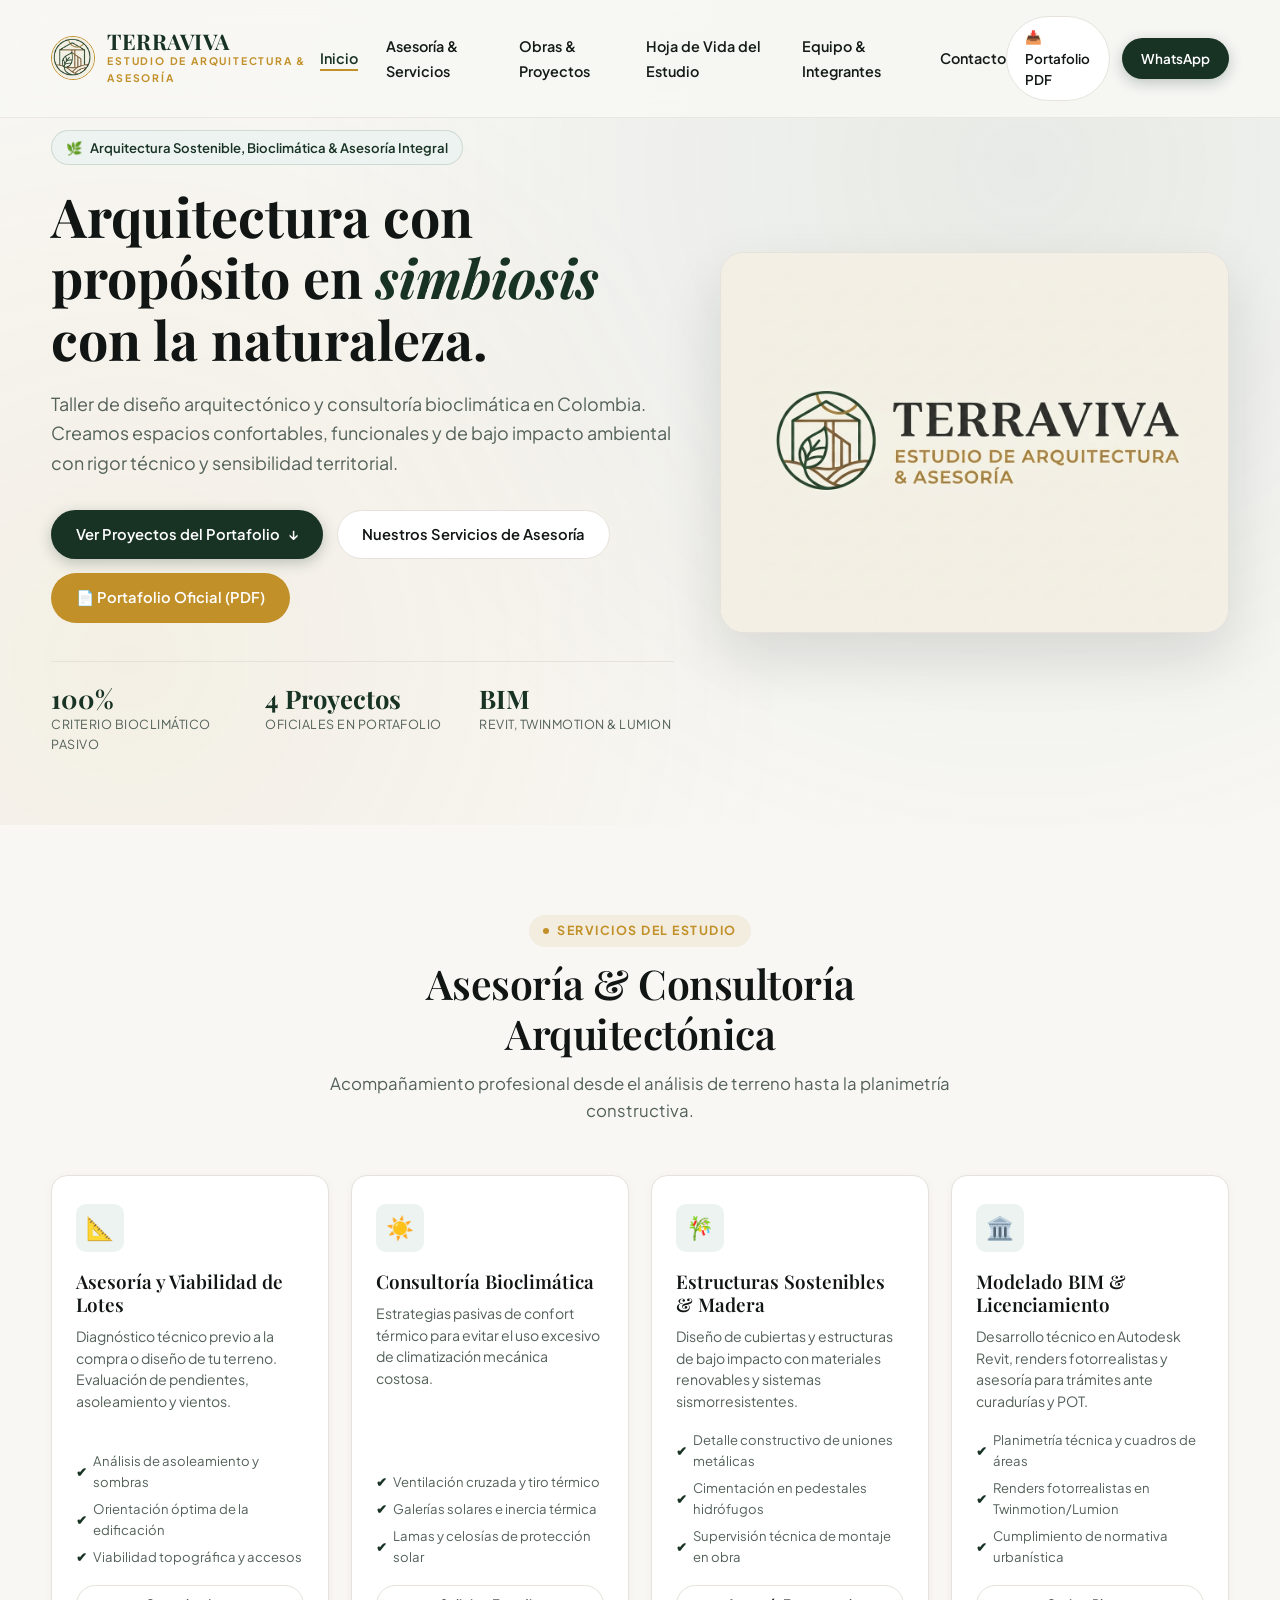
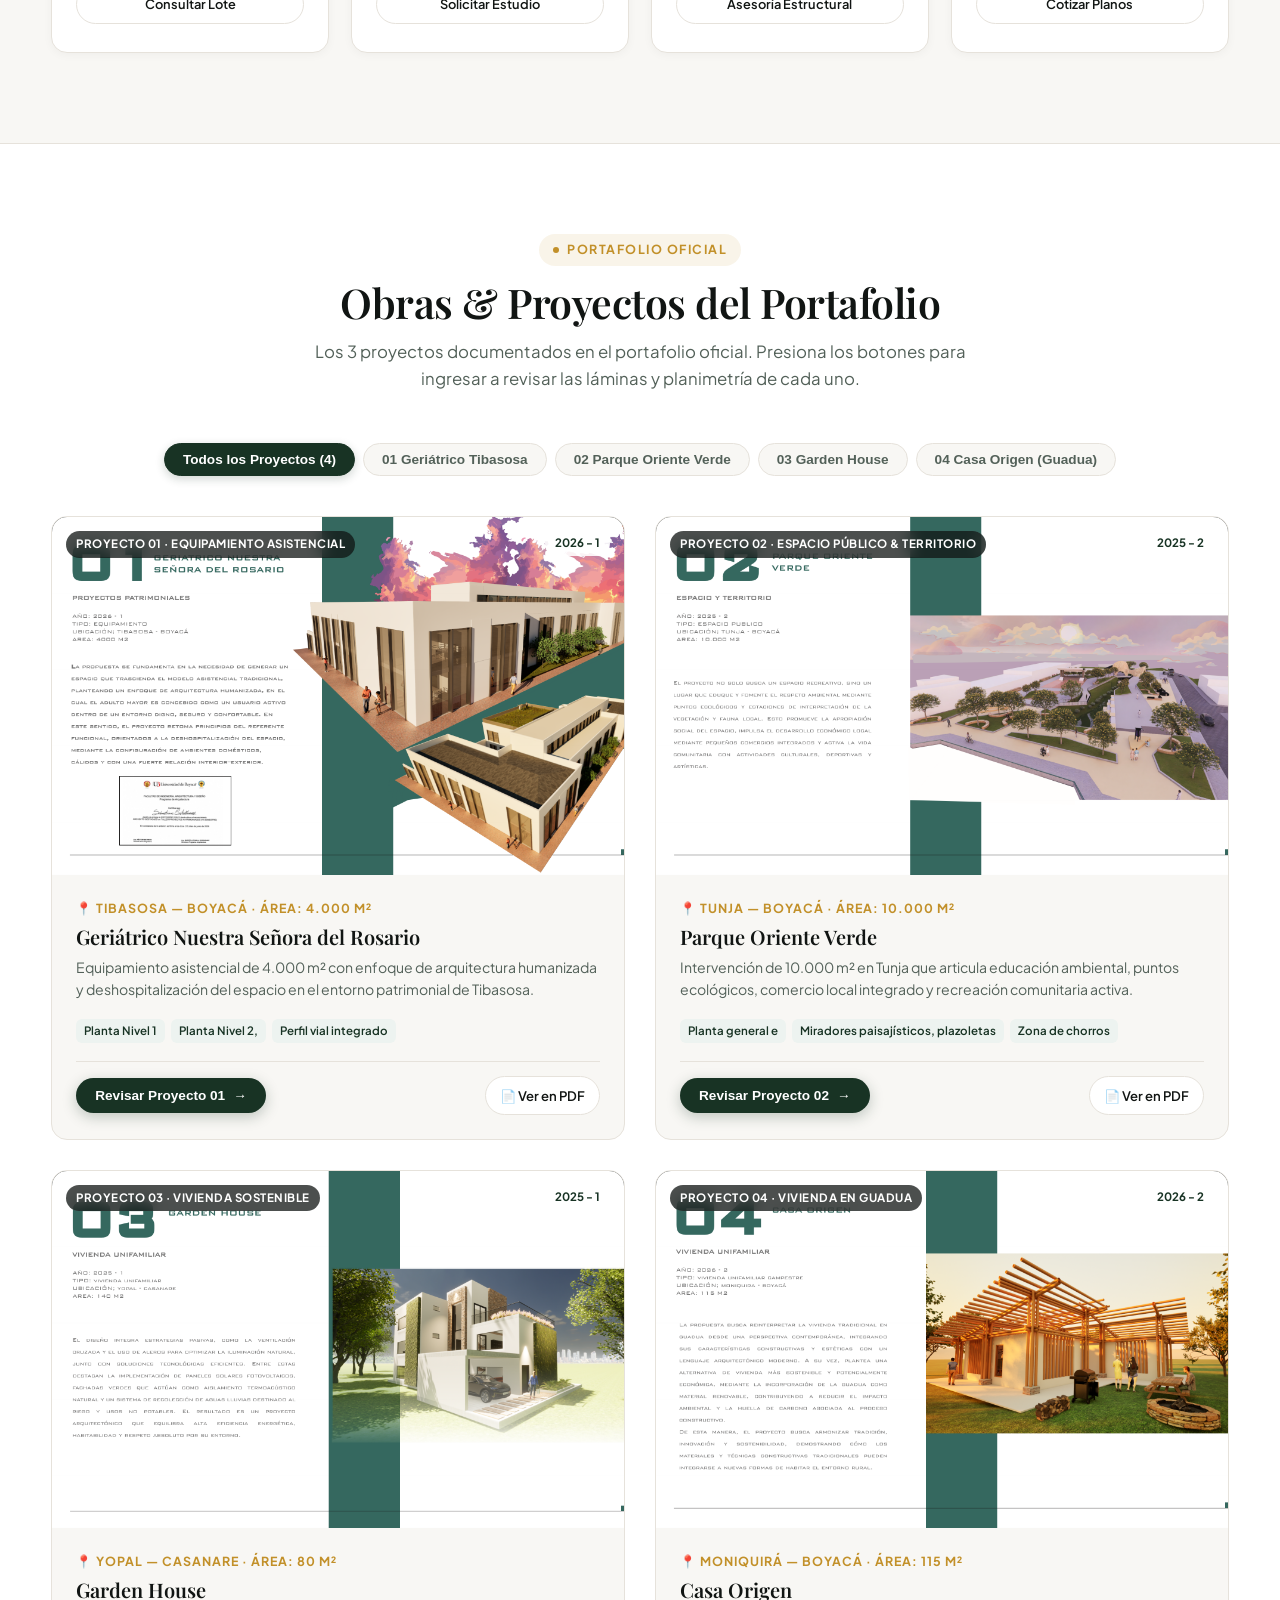
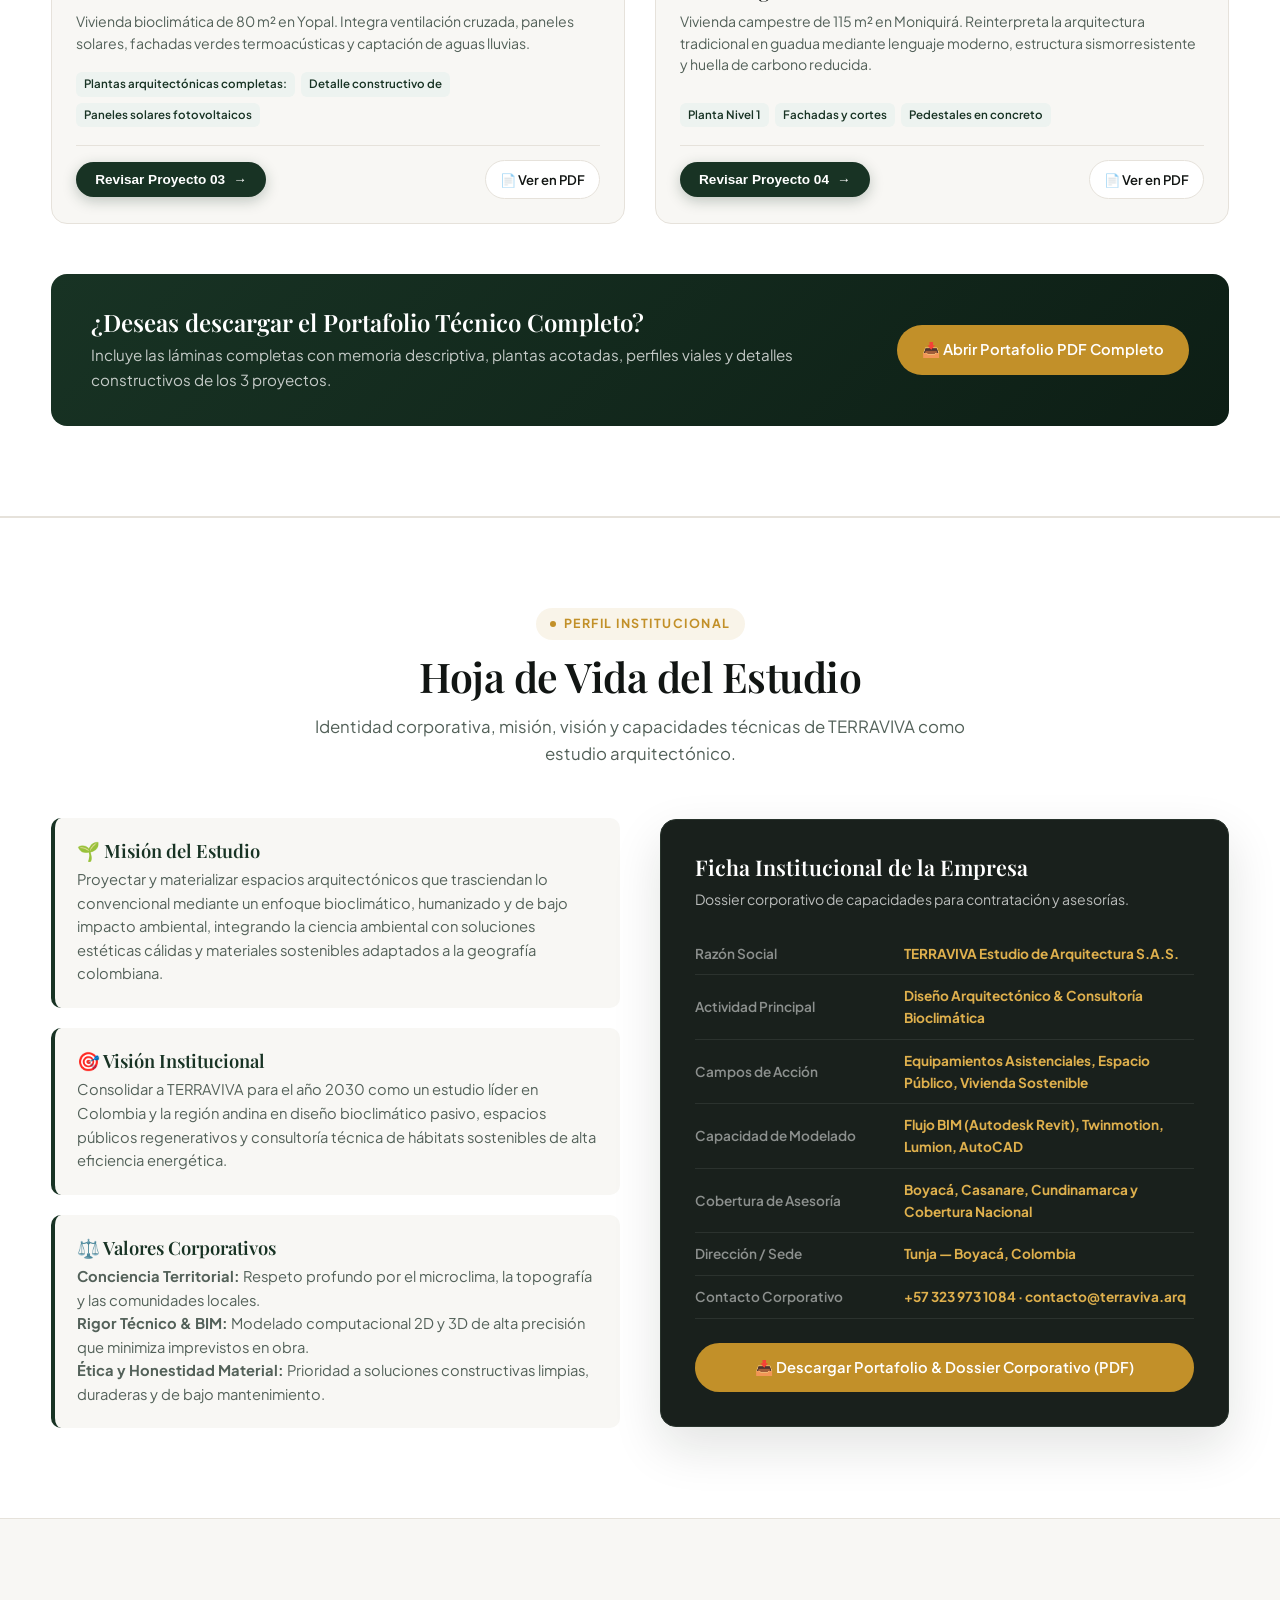
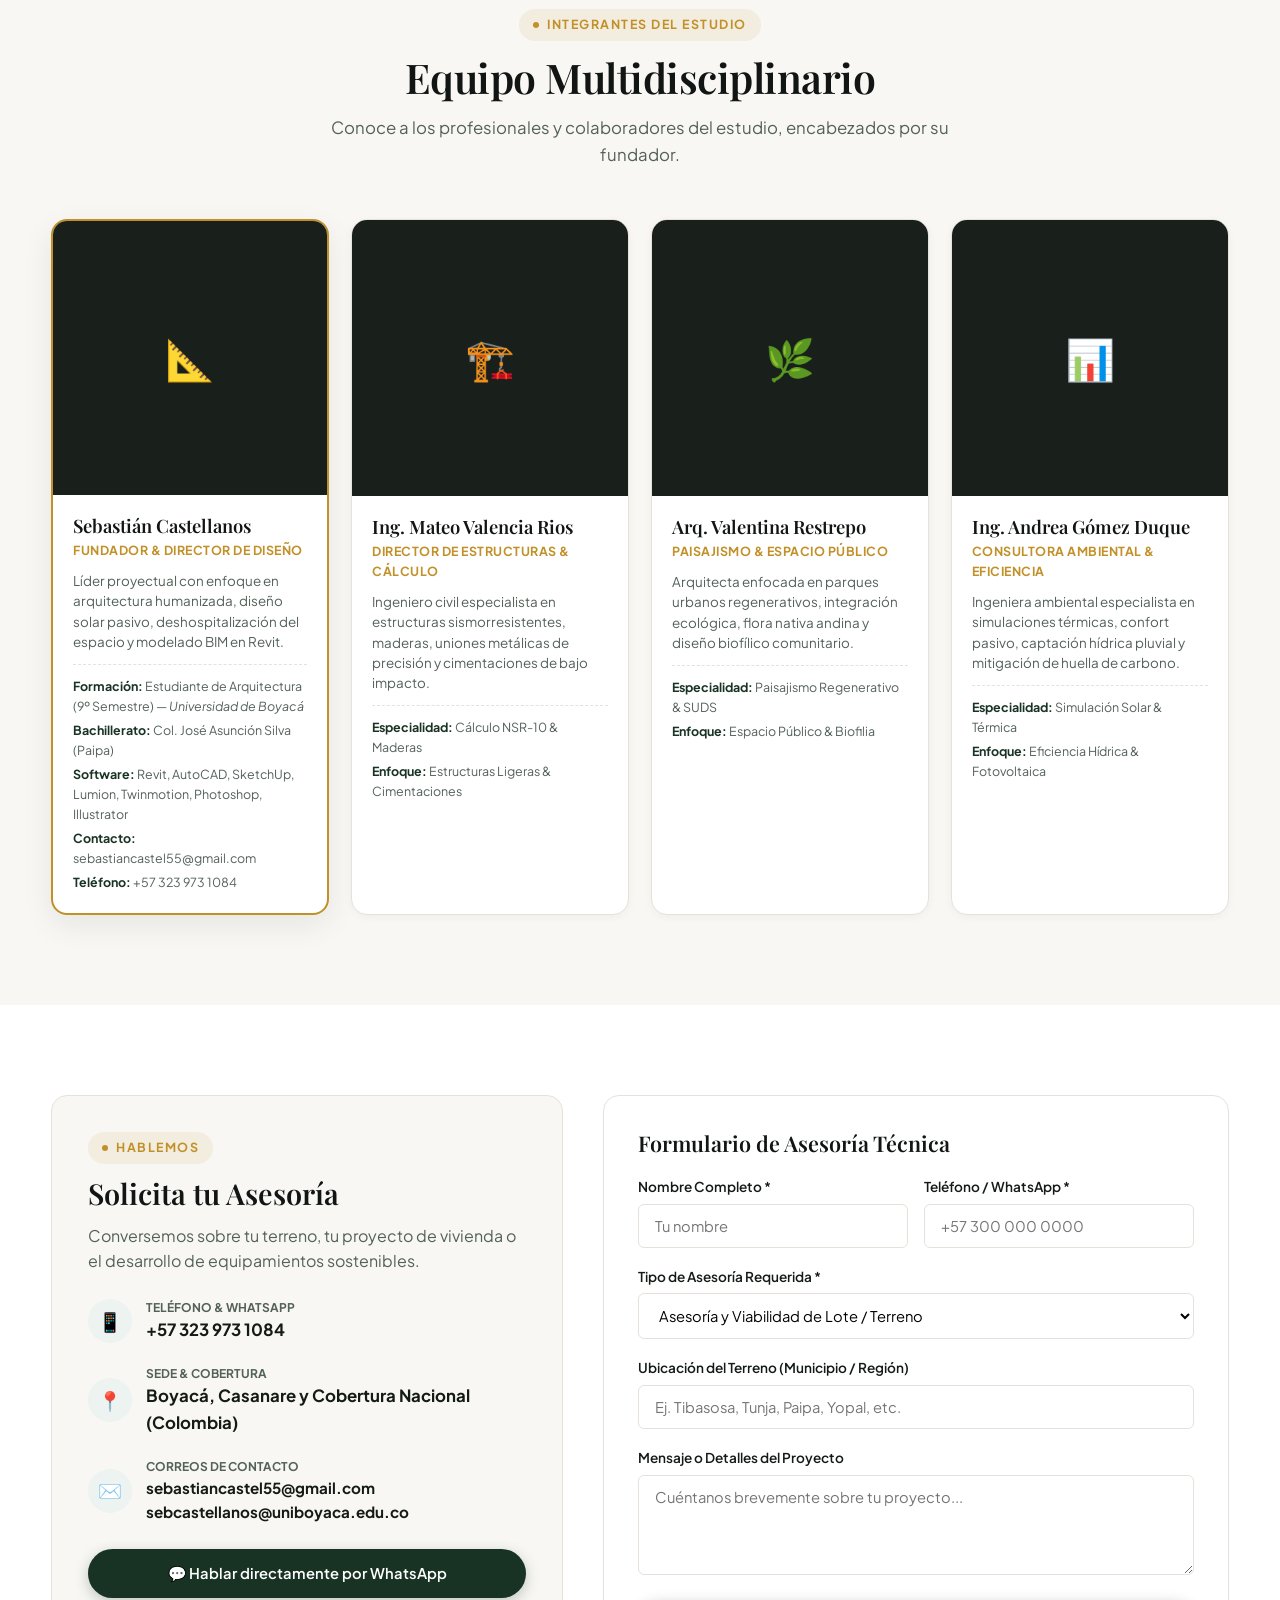
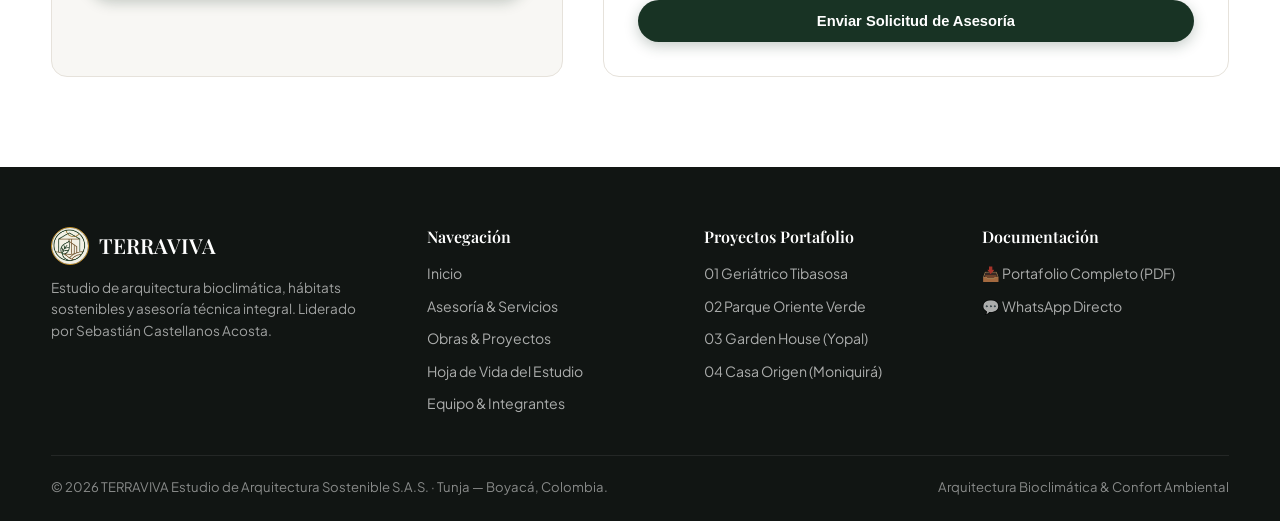
==== commit bd8e41a8: "Actualizar portafolio terminado e integrar 04 Casa Origen (Moniquirá)" ====
--- a/index.html
+++ b/index.html
@@ -91,7 +91,7 @@
             <div class="kpi-label">Criterio Bioclimático Pasivo</div>
           </div>
           <div>
-            <div class="kpi-num">3 Proyectos</div>
+            <div class="kpi-num">4 Proyectos</div>
             <div class="kpi-label">Oficiales en Portafolio</div>
           </div>
           <div>
@@ -192,10 +192,11 @@
 
       <!-- Filter Chips -->
       <div class="portfolio-filter-row">
-        <button class="filter-chip active" data-filter="all">Todos los Proyectos (3)</button>
+        <button class="filter-chip active" data-filter="all">Todos los Proyectos (4)</button>
         <button class="filter-chip" data-filter="equipamientos">01 Geriátrico Tibasosa</button>
         <button class="filter-chip" data-filter="espacio-publico">02 Parque Oriente Verde</button>
         <button class="filter-chip" data-filter="vivienda">03 Garden House</button>
+        <button class="filter-chip" data-filter="guadua">04 Casa Origen (Guadua)</button>
       </div>
 
       <!-- Dynamic Portfolio Grid (Rendered by app.js: Only 3 projects) -->
@@ -558,6 +559,7 @@
             <li><a href="#portafolio">01 Geriátrico Tibasosa</a></li>
             <li><a href="#portafolio">02 Parque Oriente Verde</a></li>
             <li><a href="#portafolio">03 Garden House (Yopal)</a></li>
+            <li><a href="#portafolio">04 Casa Origen (Moniquirá)</a></li>
           </ul>
         </div>
 
--- a/styles.css
+++ b/styles.css
@@ -450,8 +450,8 @@
 
 .portfolio-grid {
   display: grid;
-  grid-template-columns: repeat(3, 1fr);
-  gap: 28px;
+  grid-template-columns: repeat(2, 1fr);
+  gap: 30px;
 }
 
 .card-project {
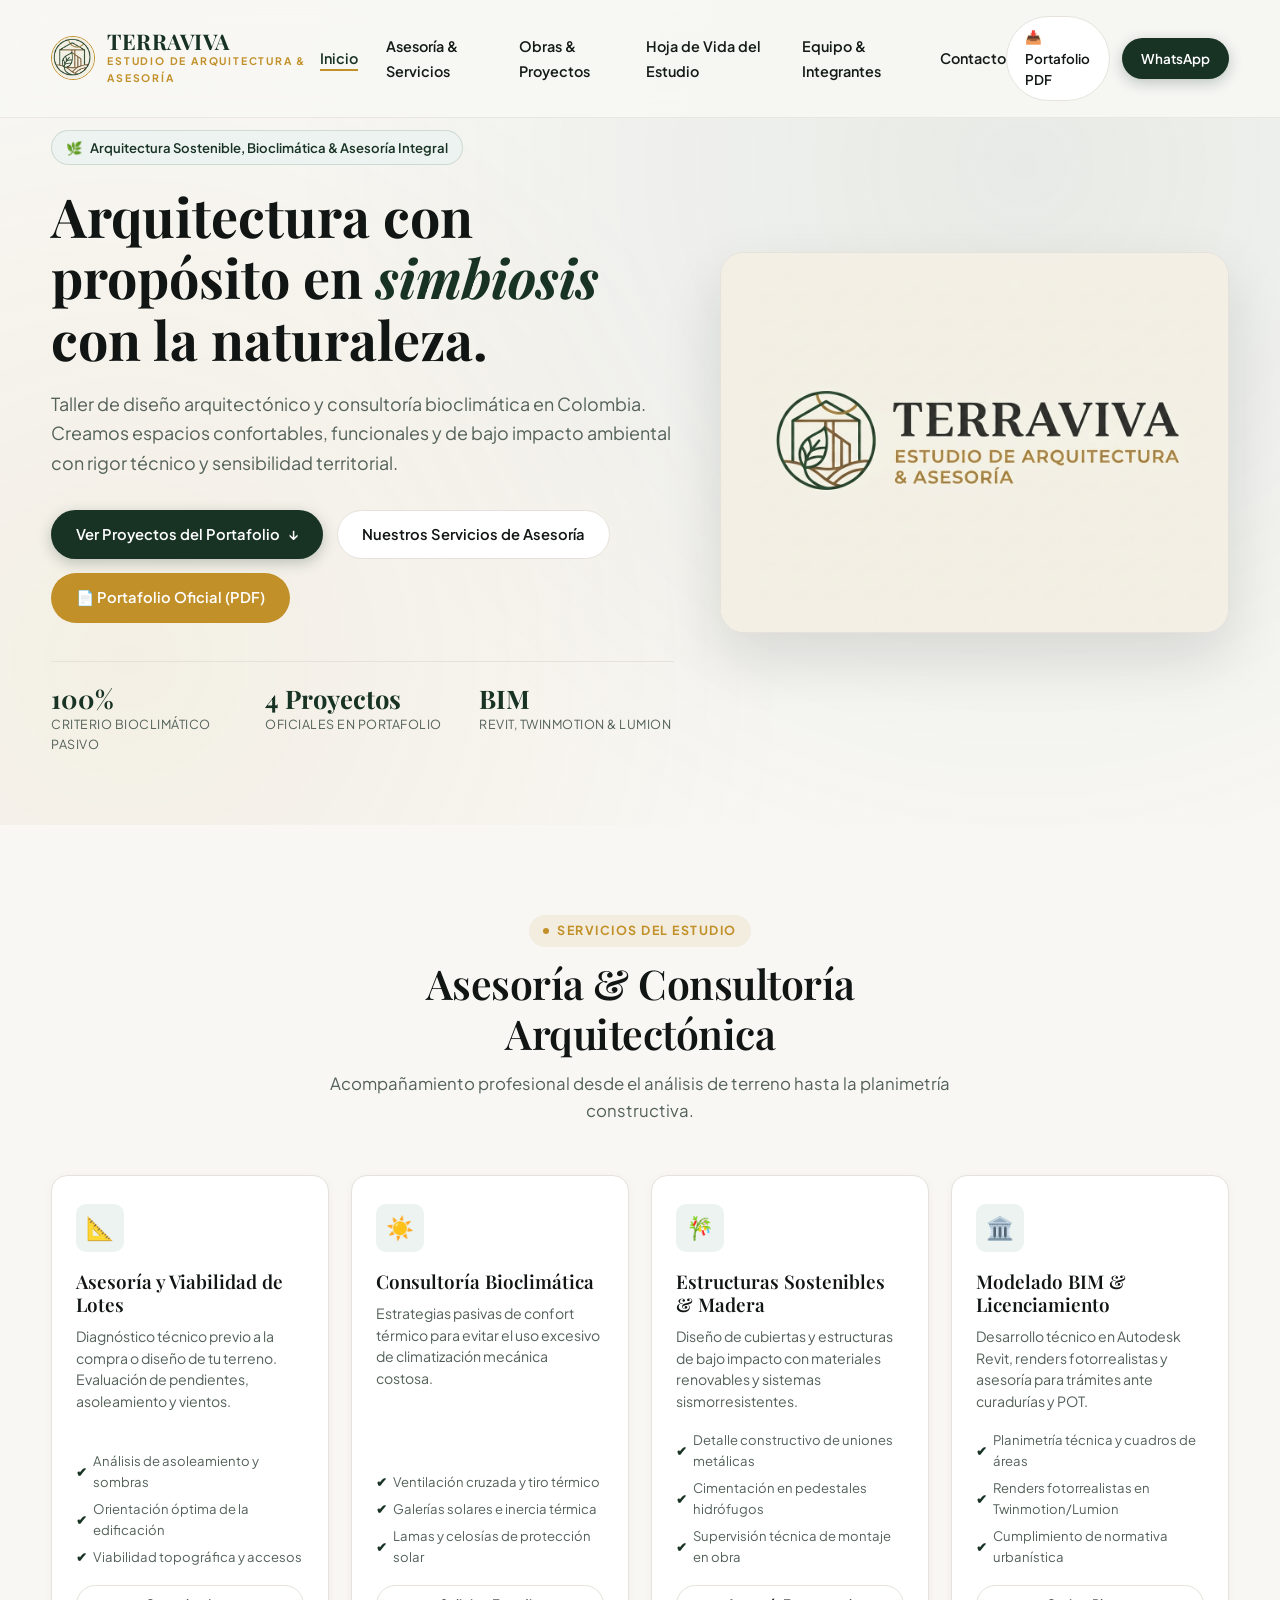
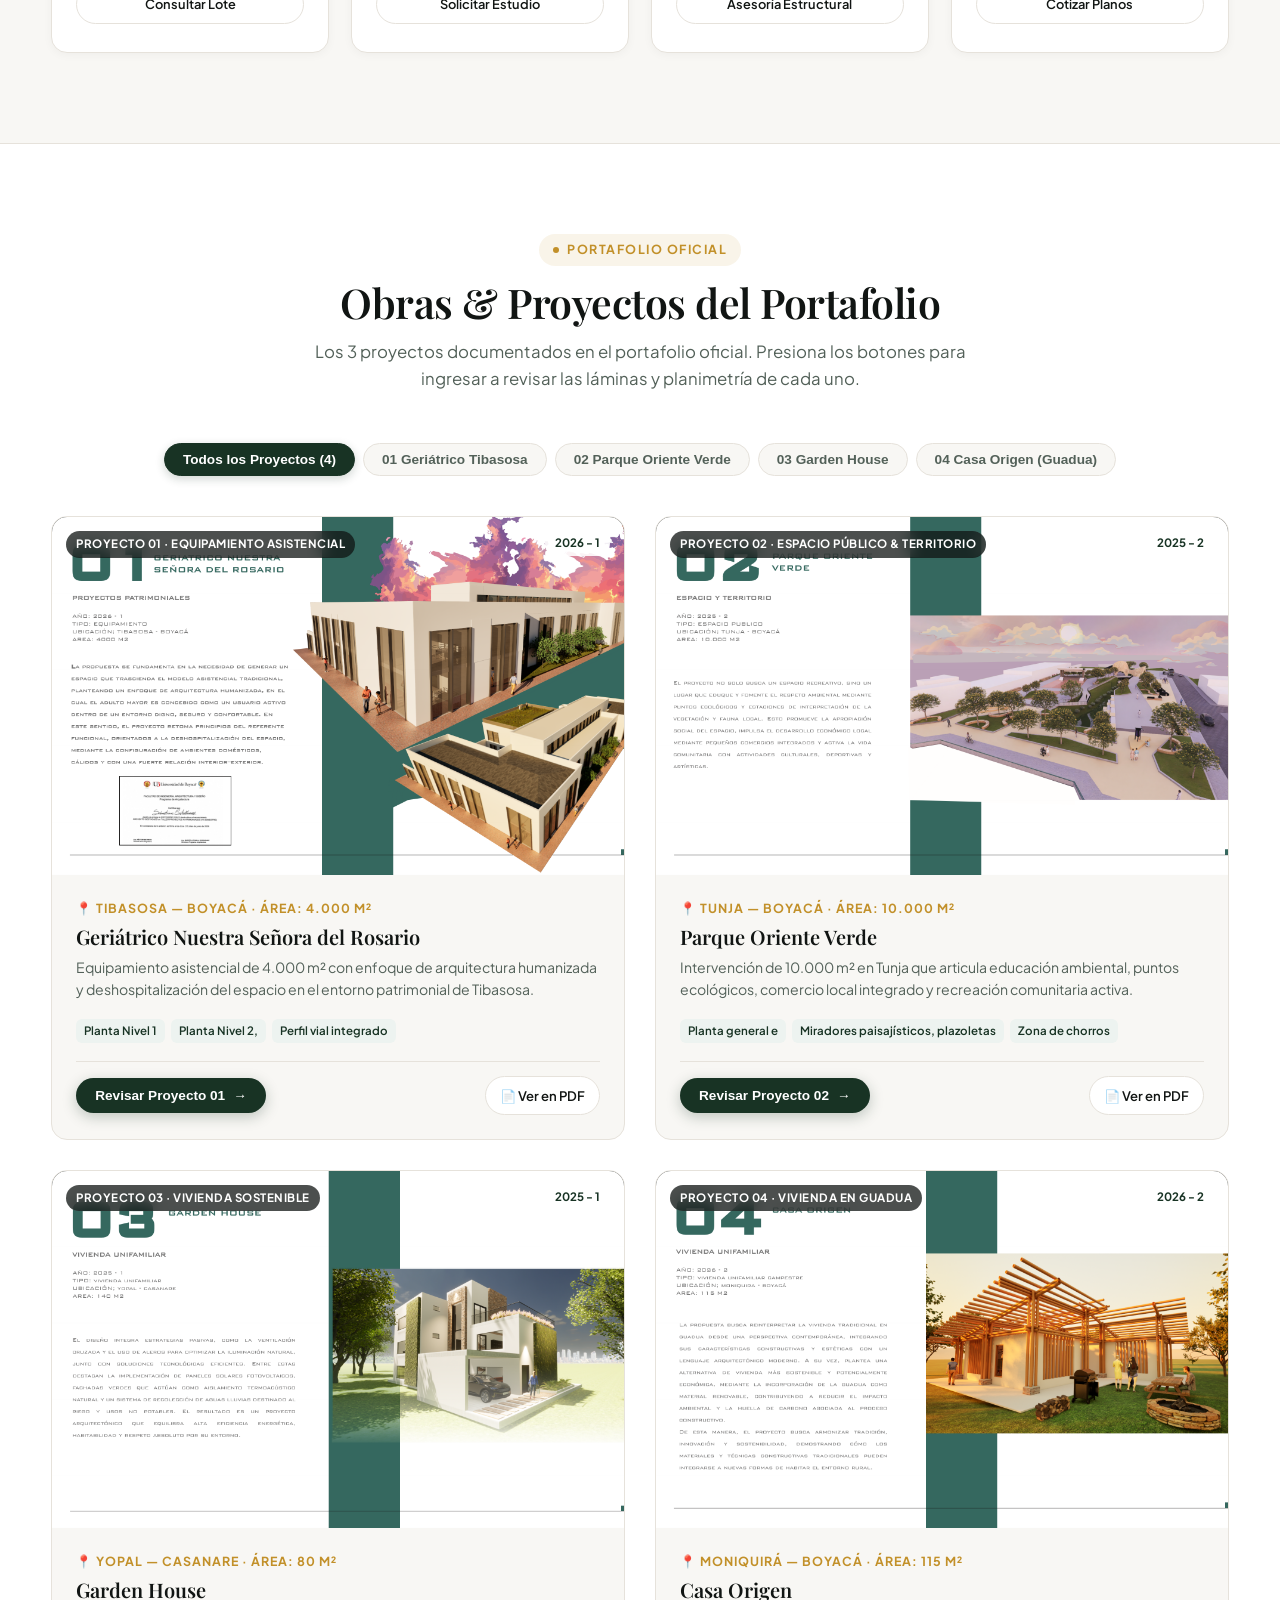
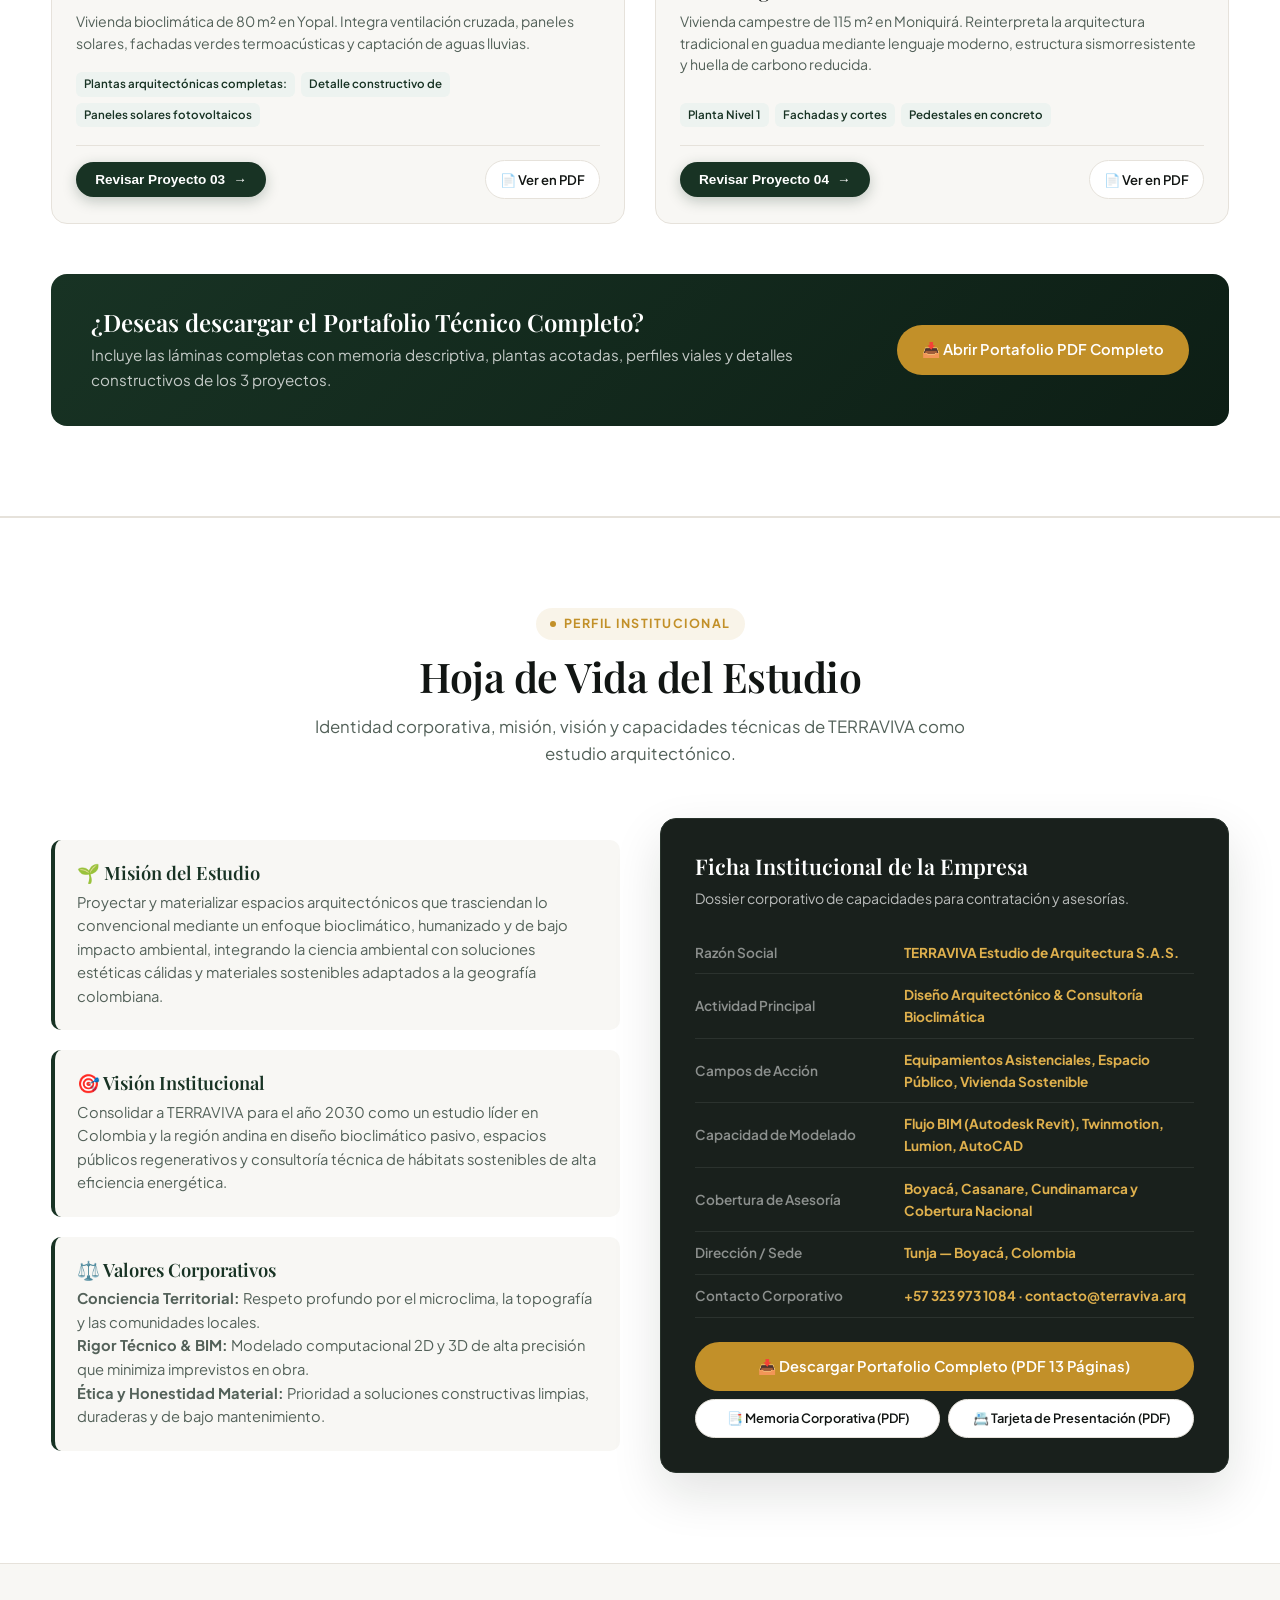
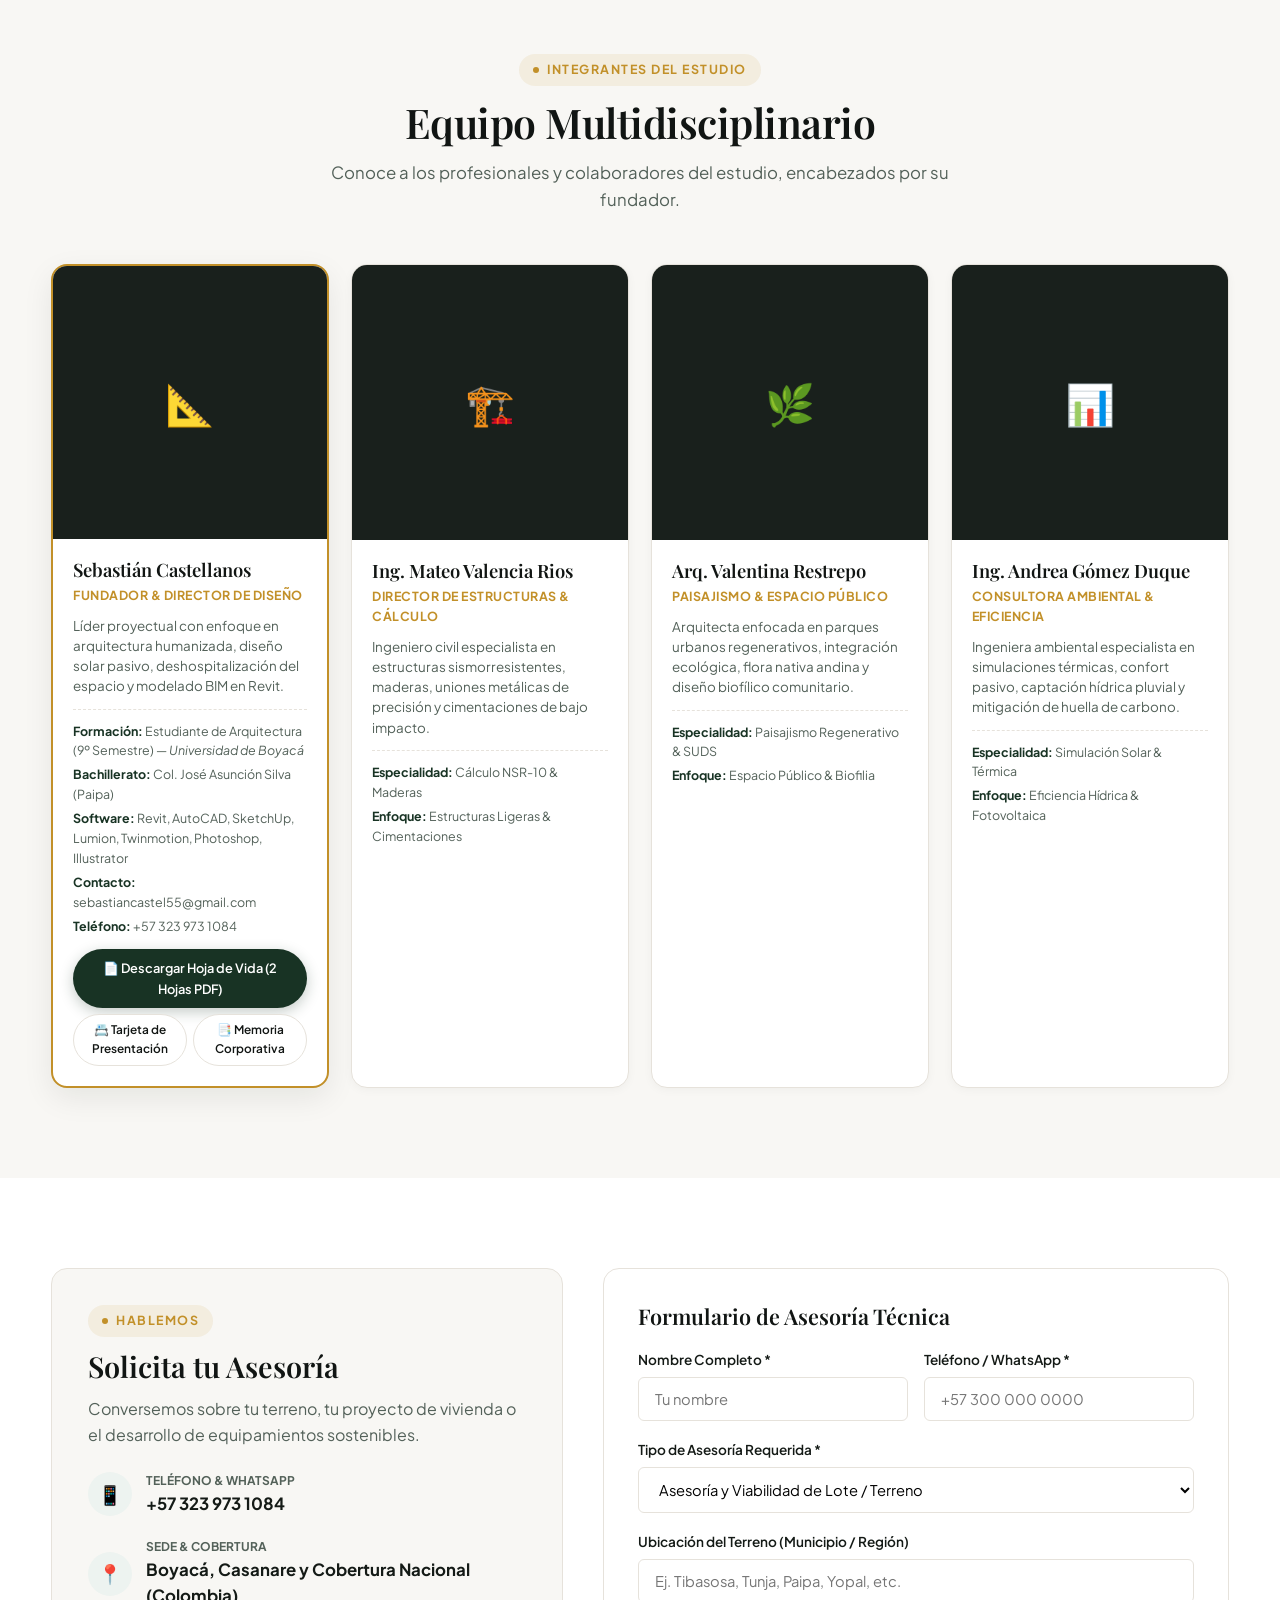
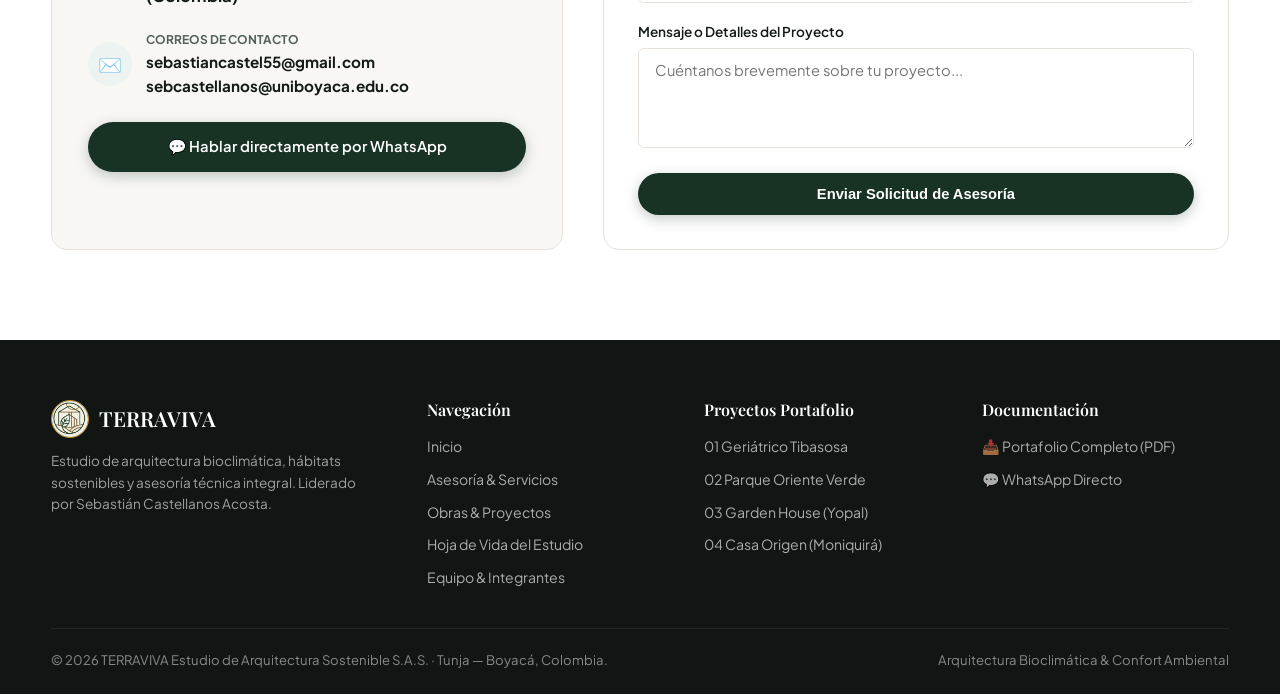
==== commit 38322608: "Agregar entregables en PDF: Memoria Corporativa (1 pág), Tarjeta de Presentación (2 caras) y Currícu" ====
--- a/index.html
+++ b/index.html
@@ -295,9 +295,19 @@
             </tbody>
           </table>
 
-          <a href="assets/docs/portafolio_completo_sebastian_castellanos.pdf" target="_blank" class="btn btn-accent" style="width: 100%; text-align: center;">
-            📥 Descargar Portafolio & Dossier Corporativo (PDF)
-          </a>
+          <div style="display: flex; flex-direction: column; gap: 8px; margin-top: 14px;">
+            <a href="assets/docs/portafolio_completo_sebastian_castellanos.pdf" target="_blank" class="btn btn-accent" style="width: 100%; text-align: center; justify-content: center;">
+              📥 Descargar Portafolio Completo (PDF 13 Páginas)
+            </a>
+            <div style="display: flex; gap: 8px;">
+              <a href="assets/docs/01_Memoria_Descriptiva_Imagen_Corporativa_TERRAVIVA.pdf" target="_blank" class="btn btn-secondary" style="flex: 1; text-align: center; justify-content: center; font-size: 0.8rem; padding: 8px 10px;">
+                📑 Memoria Corporativa (PDF)
+              </a>
+              <a href="assets/docs/02_Tarjeta_de_Presentacion_TERRAVIVA.pdf" target="_blank" class="btn btn-secondary" style="flex: 1; text-align: center; justify-content: center; font-size: 0.8rem; padding: 8px 10px;">
+                📇 Tarjeta de Presentación (PDF)
+              </a>
+            </div>
+          </div>
         </div>
       </div>
     </div>
@@ -335,6 +345,21 @@
               <div><strong>Contacto:</strong> sebastiancastel55@gmail.com</div>
               <div><strong>Teléfono:</strong> +57 323 973 1084</div>
             </div>
+
+            <!-- Botones de Descarga Entregables Sebastián -->
+            <div style="display: flex; flex-direction: column; gap: 6px; margin-top: 12px;">
+              <a href="assets/docs/03_Curriculum_Hoja_de_Vida_Sebastian_Castellanos_TERRAVIVA.pdf" target="_blank" class="btn btn-primary" style="padding: 8px 14px; font-size: 0.8rem; text-align: center; justify-content: center;">
+                📄 Descargar Hoja de Vida (2 Hojas PDF)
+              </a>
+              <div style="display: flex; gap: 6px;">
+                <a href="assets/docs/02_Tarjeta_de_Presentacion_TERRAVIVA.pdf" target="_blank" class="btn btn-secondary" style="flex: 1; padding: 6px 8px; font-size: 0.74rem; text-align: center; justify-content: center;">
+                  📇 Tarjeta de Presentación
+                </a>
+                <a href="assets/docs/01_Memoria_Descriptiva_Imagen_Corporativa_TERRAVIVA.pdf" target="_blank" class="btn btn-secondary" style="flex: 1; padding: 6px 8px; font-size: 0.74rem; text-align: center; justify-content: center;">
+                  📑 Memoria Corporativa
+                </a>
+              </div>
+            </div>
           </div>
         </div>
 
